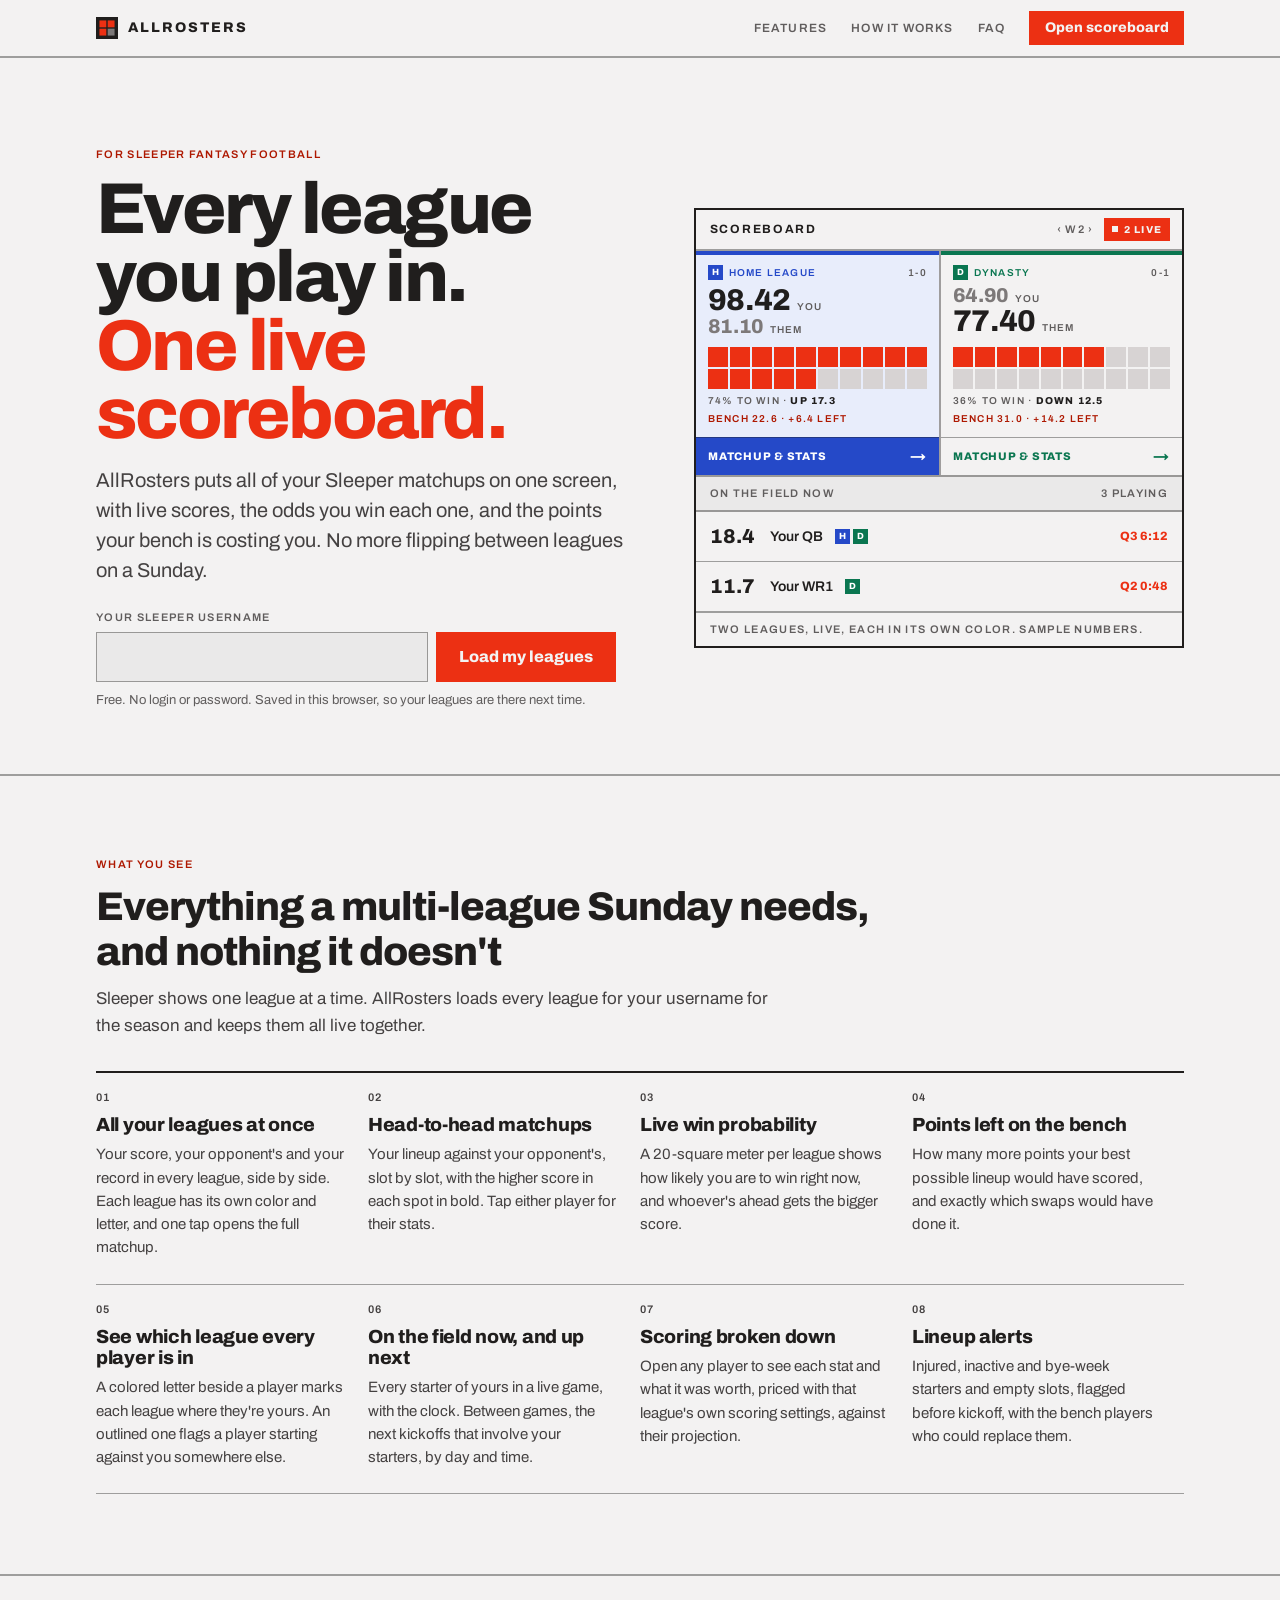
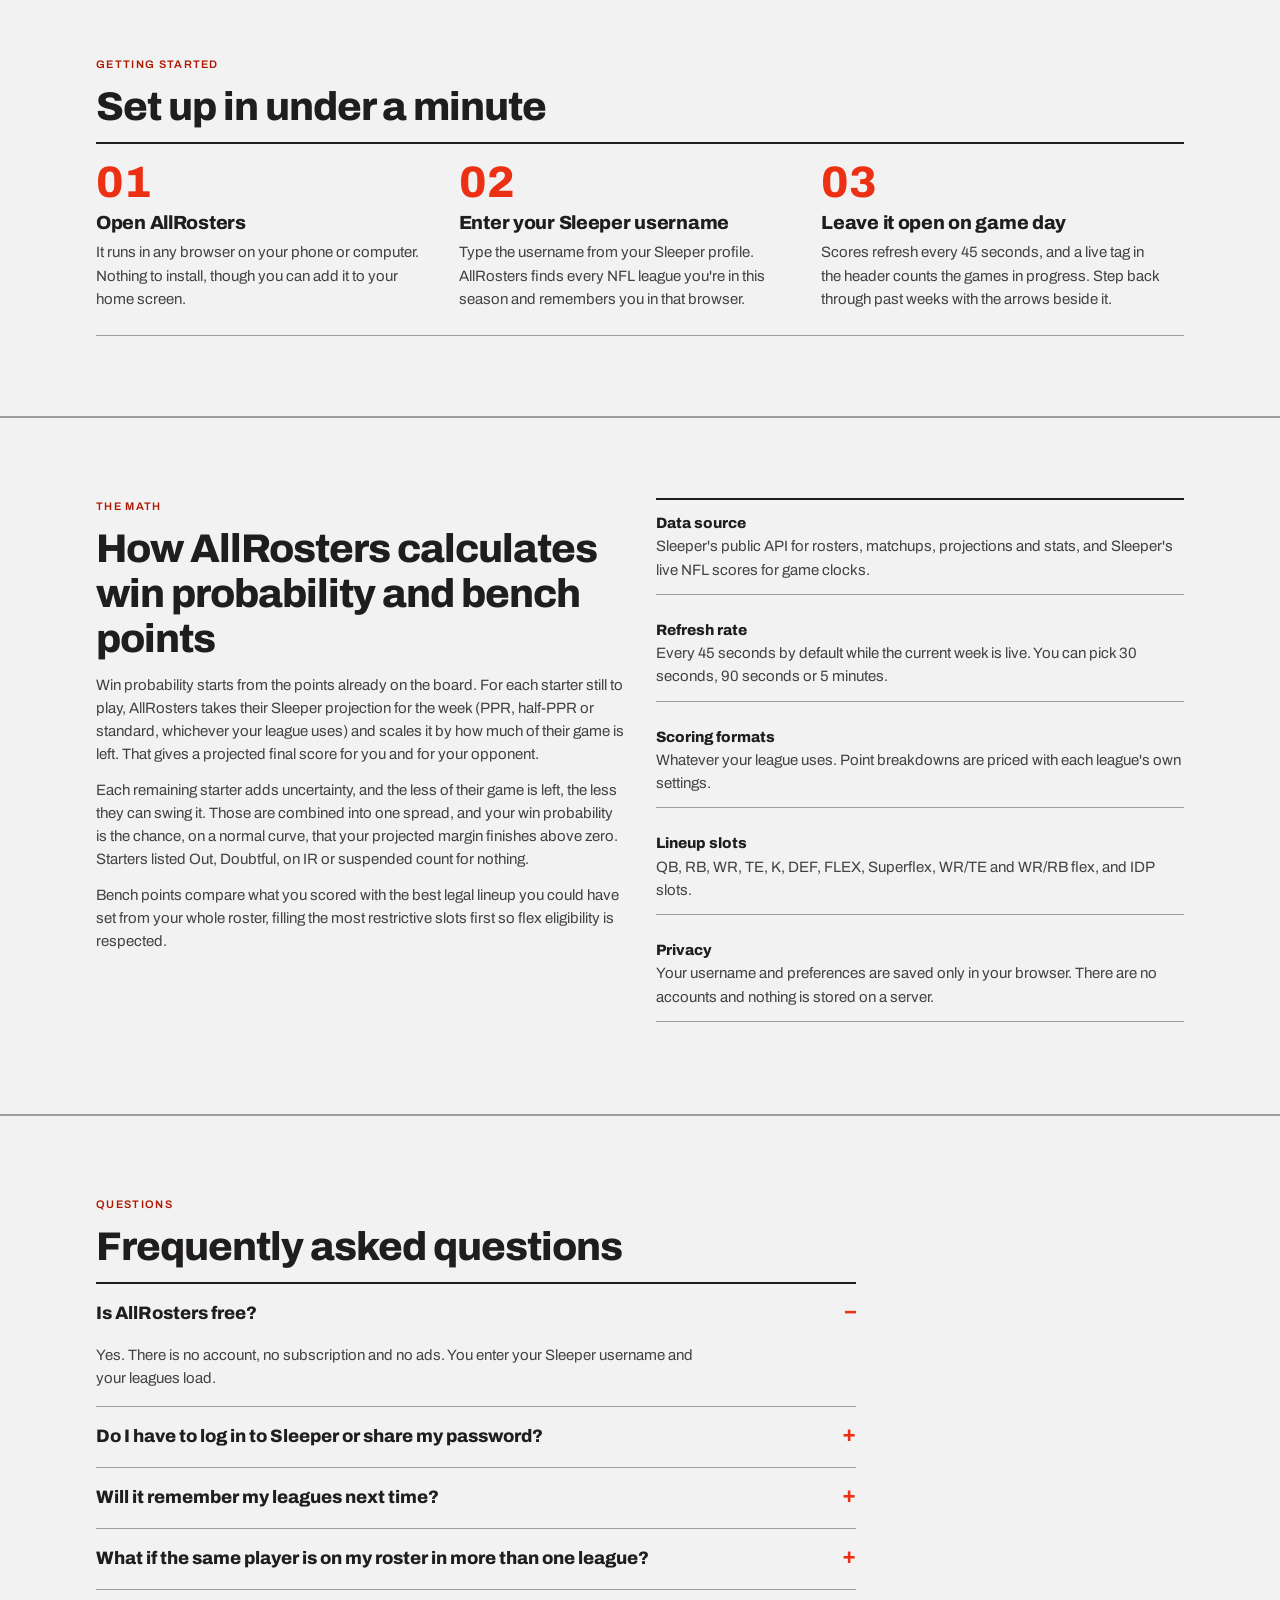
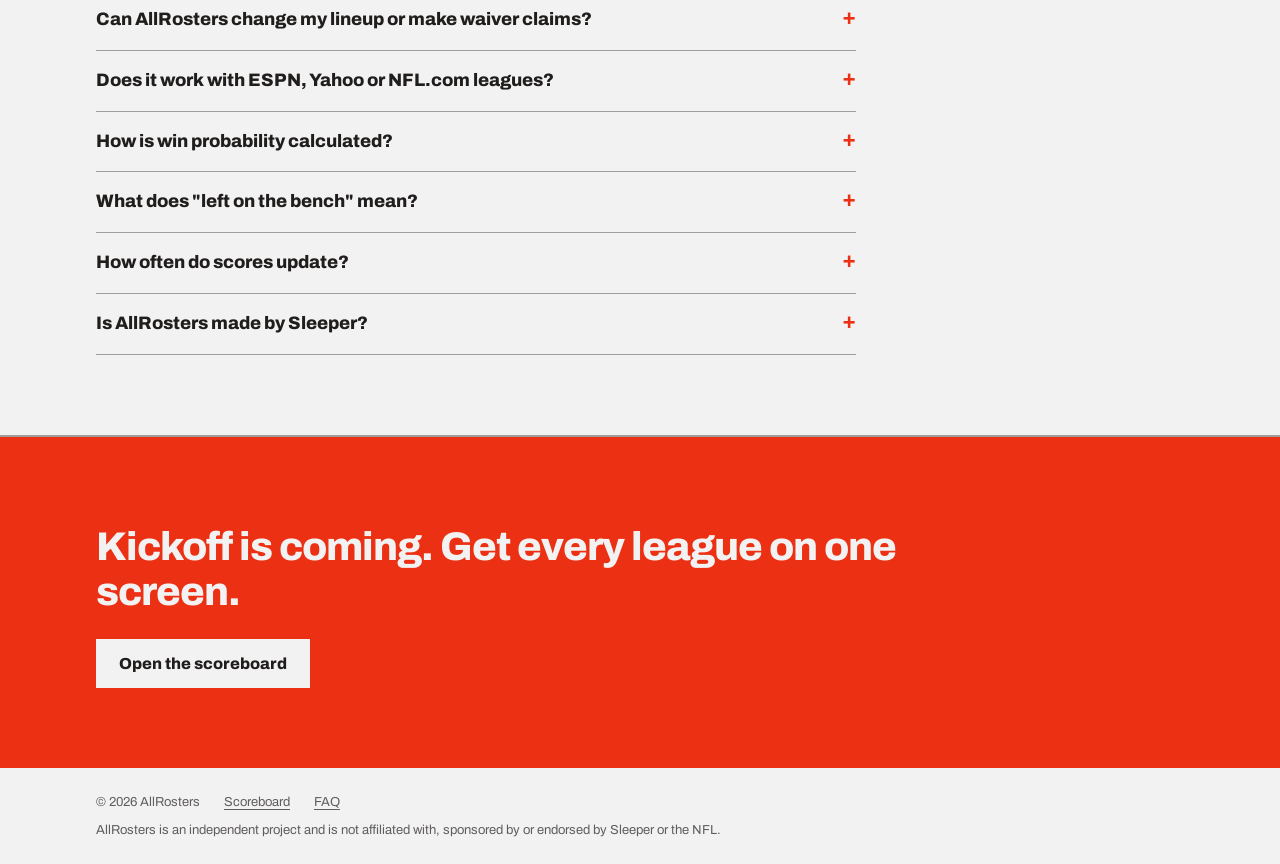
==== index.html @ 33e4c9a9 "Make league cards clearly tappable, size scores by the lead, and sync the homepage Scoreboard: - Lea" ====
<!DOCTYPE html>
<html lang="en-US" data-theme="light">
<head>
<meta charset="utf-8">
<meta name="viewport" content="width=device-width, initial-scale=1, viewport-fit=cover">
<title>AllRosters: A Live Scoreboard for Every Sleeper League</title>
<meta name="description" content="Follow all your Sleeper fantasy football leagues on one live scoreboard: scores, win probability, game clocks, and the points your bench is costing you. Free, no login.">
<link rel="canonical" href="https://allrosters.com/">
<meta name="theme-color" content="#f3f2f2" media="(prefers-color-scheme: light)">
<meta name="theme-color" content="#1a1918" media="(prefers-color-scheme: dark)">
<meta name="color-scheme" content="light dark">

<!-- sharing -->
<meta property="og:type" content="website">
<meta property="og:site_name" content="AllRosters">
<meta property="og:url" content="https://allrosters.com/">
<meta property="og:title" content="AllRosters: A Live Scoreboard for Every Sleeper League">
<meta property="og:description" content="Every Sleeper matchup on one screen, with live win probability and the points your bench is costing you.">
<meta property="og:image" content="https://allrosters.com/og.png?v=2">
<meta property="og:image:width" content="1200">
<meta property="og:image:height" content="630">
<meta property="og:image:alt" content="AllRosters scoreboard showing two Sleeper leagues, each in its own color, with scores and win probability">
<meta property="og:locale" content="en_US">
<meta name="twitter:card" content="summary_large_image">

<link rel="icon" href="/favicon.svg" type="image/svg+xml">
<link rel="icon" href="/favicon.ico" sizes="32x32">
<link rel="apple-touch-icon" href="/apple-touch-icon.png">
<link rel="manifest" href="/site.webmanifest">

<link rel="preconnect" href="https://fonts.googleapis.com">
<link rel="preconnect" href="https://fonts.gstatic.com" crossorigin>
<link rel="stylesheet" href="https://fonts.googleapis.com/css2?family=Archivo:wght@400;600;800&display=swap">
<link rel="stylesheet" href="/ds/modernist/styles.css">
<link rel="stylesheet" href="/assets/dark.css">
<link rel="stylesheet" href="/assets/leagues.css">
<script>
/* match the scoreboard's saved look, else the system's, before first paint */
try{
  var t=(JSON.parse(localStorage.getItem("sb_cfg"))||{}).theme;
  if(!t && matchMedia("(prefers-color-scheme: dark)").matches) t="dark";
  if(t) document.documentElement.dataset.theme=t;
}catch(e){}
</script>

<script type="application/ld+json">
{
  "@context": "https://schema.org",
  "@graph": [
    {
      "@type": "Organization",
      "@id": "https://allrosters.com/#org",
      "name": "AllRosters",
      "url": "https://allrosters.com/",
      "logo": { "@type": "ImageObject", "url": "https://allrosters.com/icon-512.png", "width": 512, "height": 512 }
    },
    {
      "@type": "WebSite",
      "@id": "https://allrosters.com/#website",
      "name": "AllRosters",
      "url": "https://allrosters.com/",
      "inLanguage": "en-US",
      "publisher": { "@id": "https://allrosters.com/#org" }
    },
    {
      "@type": "WebPage",
      "@id": "https://allrosters.com/#webpage",
      "url": "https://allrosters.com/",
      "name": "AllRosters: A Live Scoreboard for Every Sleeper League",
      "description": "Follow all your Sleeper fantasy football leagues on one live scoreboard: scores, win probability, game clocks, and the points your bench is costing you.",
      "isPartOf": { "@id": "https://allrosters.com/#website" },
      "about": { "@id": "https://allrosters.com/#app" },
      "primaryImageOfPage": { "@type": "ImageObject", "url": "https://allrosters.com/og.png?v=2" },
      "dateModified": "2026-09-16",
      "inLanguage": "en-US"
    },
    {
      "@type": "WebApplication",
      "@id": "https://allrosters.com/#app",
      "name": "AllRosters Scoreboard",
      "url": "https://allrosters.com/scoreboard",
      "applicationCategory": "SportsApplication",
      "operatingSystem": "Any (web browser)",
      "browserRequirements": "Requires JavaScript",
      "isAccessibleForFree": true,
      "offers": { "@type": "Offer", "price": "0", "priceCurrency": "USD" },
      "publisher": { "@id": "https://allrosters.com/#org" },
      "description": "A free, read-only live scoreboard for people who play in more than one Sleeper fantasy football league.",
      "featureList": [
        "Every Sleeper league for a username on one screen, each in its own color",
        "Head-to-head matchup view, slot by slot",
        "Live win probability for each matchup",
        "Points left on the bench against your best possible lineup",
        "League tags on every player rostered in more than one league",
        "Your starters currently on the field, and upcoming kickoffs for your starters",
        "Point-by-point scoring breakdowns using each league's settings",
        "League standings",
        "Lineup alerts for injured, bye-week and empty starters"
      ]
    },
    {
      "@type": "FAQPage",
      "@id": "https://allrosters.com/#faq",
      "mainEntity": [
        { "@type": "Question", "name": "Is AllRosters free?",
          "acceptedAnswer": { "@type": "Answer", "text": "Yes. There is no account, no subscription and no ads. You enter your Sleeper username and your leagues load." } },
        { "@type": "Question", "name": "Do I have to log in to Sleeper or share my password?",
          "acceptedAnswer": { "@type": "Answer", "text": "No. AllRosters only needs your public Sleeper username. It reads the same public data anyone can see about a Sleeper league, and never asks for a password." } },
        { "@type": "Question", "name": "Will it remember my leagues next time?",
          "acceptedAnswer": { "@type": "Answer", "text": "Yes. Your username is saved in the browser you used, so the scoreboard opens straight to your leagues. Settings also gives you a personal link that brings them back on any other phone or computer, or if your browser's data gets cleared." } },
        { "@type": "Question", "name": "What if the same player is on my roster in more than one league?",
          "acceptedAnswer": { "@type": "Answer", "text": "Each league gets its own color and letter. Beside a player's name, a solid letter marks every other league where that player is yours, and an outlined letter marks a league where they're starting against you. On the home screen, upcoming kickoffs list your starters with the same letters." } },
        { "@type": "Question", "name": "Can AllRosters change my lineup or make waiver claims?",
          "acceptedAnswer": { "@type": "Answer", "text": "No. Sleeper's public API is read-only, so AllRosters can only show your leagues. Lineup changes, trades and waivers still happen in the Sleeper app." } },
        { "@type": "Question", "name": "Does it work with ESPN, Yahoo or NFL.com leagues?",
          "acceptedAnswer": { "@type": "Answer", "text": "Not today. AllRosters works with Sleeper NFL leagues only." } },
        { "@type": "Question", "name": "How is win probability calculated?",
          "acceptedAnswer": { "@type": "Answer", "text": "For each starter still to play, AllRosters takes their projection and scales it by the share of their game left. Adding that to the points already scored gives a projected final for both teams. The uncertainty of each remaining starter is combined, and the chance your projected margin stays above zero on a normal curve is your win probability. Injured and inactive players count for nothing." } },
        { "@type": "Question", "name": "What does \"left on the bench\" mean?",
          "acceptedAnswer": { "@type": "Answer", "text": "It is the gap between what your lineup scored and the highest-scoring legal lineup you could have set from everyone on your roster that week, including flex eligibility. AllRosters also names the swaps that would have closed the gap." } },
        { "@type": "Question", "name": "How often do scores update?",
          "acceptedAnswer": { "@type": "Answer", "text": "Every 45 seconds by default. You can choose 30 seconds, 90 seconds or 5 minutes in settings, and refresh by hand at any time." } },
        { "@type": "Question", "name": "Is AllRosters made by Sleeper?",
          "acceptedAnswer": { "@type": "Answer", "text": "No. AllRosters is an independent project and is not affiliated with or endorsed by Sleeper." } }
      ]
    }
  ]
}
</script>

<style>
/* Homepage layer. Values come from the Modernist tokens, as in the scoreboard. */
body{-webkit-font-smoothing:antialiased}
.wrap{max-width:1120px;margin:0 auto;padding:0 var(--space-4)}
.skip{position:absolute;left:-9999px}
.skip:focus{left:var(--space-4);top:var(--space-2);background:var(--color-bg);padding:var(--space-2);z-index:9}
.lb{font-size:11px;font-weight:600;letter-spacing:.12em;text-transform:uppercase;color:var(--color-neutral-700)}
.lb.acc{color:var(--color-accent-700)}
.n{font-variant-numeric:tabular-nums;font-weight:800}

/* header */
.site{border-bottom:2px solid var(--color-divider)}
.site .wrap{display:flex;align-items:center;gap:var(--space-4);min-height:56px}
.brand{display:flex;align-items:center;gap:10px;font-size:14px;font-weight:800;letter-spacing:.14em;
  color:var(--color-text);text-decoration:none}
.brand svg{width:22px;height:22px;display:block}
.site nav{margin-left:auto;display:flex;align-items:center;gap:var(--space-6)}
.site nav a:not(.btn){font-size:12px;font-weight:600;letter-spacing:.1em;text-transform:uppercase;
  color:var(--color-neutral-700);text-decoration:none}
.site nav a:not(.btn):hover{color:var(--color-accent)}
@media(max-width:559px){.site nav a:not(.btn){display:none}}

/* hero */
.hero{padding:clamp(40px,8vw,88px) 0 clamp(32px,6vw,64px);border-bottom:2px solid var(--color-divider)}
.hero .wrap{display:grid;gap:clamp(32px,5vw,56px);align-items:center}
@media(min-width:900px){.hero .wrap{grid-template-columns:1.05fr .95fr}}
.hero h1{font-size:clamp(40px,6.4vw,72px);line-height:.95;letter-spacing:-.035em;margin:var(--space-3) 0 var(--space-4)}
.hero h1 em{font-style:normal;color:var(--color-accent);display:block}
.lede{font-size:clamp(17px,1.8vw,20px);line-height:1.5;color:var(--color-neutral-800);max-width:34em}
.cta{display:flex;flex-wrap:wrap;align-items:center;gap:var(--space-3) var(--space-4);margin-top:var(--space-6)}
.btn-lg{font-size:16px;padding:14px 22px}
.start{margin-top:var(--space-6);max-width:520px}
.start label{display:block;margin-bottom:6px}
.startrow{display:flex;flex-wrap:wrap;gap:var(--space-2)}
.startrow .input{flex:1 1 220px;min-height:50px;font-size:16px}
.startrow .btn{flex:none}
@media(max-width:419px){.startrow .btn{flex:1 1 100%}}
.start .fine{margin:var(--space-2) 0 0}
.fine{font-size:13px;color:var(--color-neutral-700)}

/* product picture, drawn with the scoreboard's own parts: league colors, lead-sized scores, the way in */
.shot{border:2px solid var(--color-text);background:var(--color-bg)}
.shot .bar{display:flex;align-items:center;gap:10px;padding:8px 12px 8px 14px;border-bottom:2px solid var(--color-divider)}
.shot .bar b{font-size:12px;letter-spacing:.14em}
.shot .bar .wk{margin-left:auto}
.livetag{display:inline-flex;align-items:center;gap:6px;padding:4px 8px;background:var(--color-accent);color:var(--color-bg);
  font-size:10px;font-weight:800;letter-spacing:.12em;white-space:nowrap}
.livetag i{width:6px;height:6px;background:currentColor}
.cells{display:grid;grid-template-columns:1fr 1fr}
.cell{padding:14px 12px 0;display:flex;flex-direction:column;box-shadow:inset 0 4px 0 var(--lg);min-width:0}
.cell+.cell{border-left:2px solid var(--color-divider)}
.cell.sel{background:var(--lg-tint)}
.cell .hd{display:flex;align-items:center;gap:6px;min-width:0}
.cell .hd .lb:last-child{margin-left:auto}
.key{display:inline-grid;place-items:center;min-width:15px;height:15px;padding:0 3px;flex:none;font-size:9px;font-weight:800;
  line-height:1;letter-spacing:0;background:var(--lg);color:var(--on-league)}
.key.vs{background:transparent;color:var(--lg);box-shadow:inset 0 0 0 1.5px var(--lg)}
.cs{display:flex;align-items:baseline;gap:6px}
.cs .v{font-size:clamp(24px,3.2vw,30px);line-height:1.05;letter-spacing:-.02em}
.cs.trail .v{font-size:clamp(17px,2.1vw,20px);color:var(--color-neutral-600)}
.cs .lb{font-size:9px}
.cs.first{margin-top:4px}
.matrix{display:grid;grid-template-columns:repeat(10,1fr);gap:2px;margin:9px 0 4px}
.matrix i{aspect-ratio:1;background:var(--color-neutral-300)}
.matrix i.on{background:var(--color-accent)}
.cst{color:var(--color-text);font-weight:800}
.shot .cell .lb{font-size:10px}
.shot .cell .lb.acc{margin:3px 0 10px}
@media(max-width:479px){.shot .cell .lb.acc{display:none}.shot .cell .matrix{margin-bottom:6px}.cgo{margin-top:10px}.shot .cell .cst{display:block}}
.cgo{display:flex;align-items:center;margin:auto -12px 0;padding:10px 12px;border-top:1px solid var(--color-divider);
  color:var(--lg);font-size:11px;font-weight:800;letter-spacing:.08em;text-transform:uppercase}
.cgo span:last-child{margin-left:auto;font-size:16px;line-height:1}
.cell.sel .cgo{background:var(--lg);color:var(--on-league)}
.shot .band{padding:8px 14px;background:var(--color-surface);border-top:2px solid var(--color-divider);
  border-bottom:2px solid var(--color-divider);display:flex}
.shot .band .lb:last-child{margin-left:auto}
.row{display:flex;align-items:center;gap:12px;padding:9px 14px;border-bottom:1px solid var(--color-divider)}
.row:last-child{border-bottom:0}
.row .p{width:48px;font-size:20px}
.row .nm{font-size:14px;font-weight:600}
.row .chips{display:inline-flex;gap:3px}
.row .ck{margin-left:auto;text-align:right;font-size:12px;font-weight:800;color:var(--color-accent)}
.shot figcaption{padding:8px 14px;margin:0;border-top:2px solid var(--color-divider)}

/* sections */
section{padding:clamp(48px,7vw,80px) 0;border-bottom:2px solid var(--color-divider)}
section h2{font-size:clamp(28px,3.6vw,40px);letter-spacing:-.025em;margin:var(--space-2) 0 var(--space-3);max-width:20em}
section .intro{font-size:17px;color:var(--color-neutral-800);max-width:40em;margin-bottom:var(--space-8)}
.grid{display:grid;grid-template-columns:repeat(auto-fit,minmax(260px,1fr));border-top:2px solid var(--color-text)}
.grid > *{padding:var(--space-4) var(--space-4) var(--space-6) 0;border-bottom:1px solid var(--color-divider)}
.grid h3{font-size:19px;margin:var(--space-2) 0}
.grid p{margin:0;color:var(--color-neutral-800)}
@media(min-width:600px){.grid > *{padding-right:var(--space-6)}}
ol.steps{list-style:none;margin:0;padding:0;counter-reset:s}
ol.steps li{counter-increment:s}
ol.steps li::before{content:"0" counter(s);display:block;font-size:44px;font-weight:800;line-height:1;
  color:var(--color-accent);font-variant-numeric:tabular-nums}
.method{display:grid;gap:var(--space-8)}
@media(min-width:900px){.method{grid-template-columns:1fr 1fr}}
.method p{color:var(--color-neutral-800)}
.method dl{margin:0;border-top:2px solid var(--color-text)}
.method dt{font-weight:800;padding-top:var(--space-3)}
.method dd{margin:0 0 var(--space-3);padding-bottom:var(--space-3);border-bottom:1px solid var(--color-divider);color:var(--color-neutral-800)}
.faq{border-top:2px solid var(--color-text);max-width:760px}
.faq details{border-bottom:1px solid var(--color-divider)}
.faq summary{cursor:pointer;list-style:none;display:flex;gap:var(--space-4);padding:var(--space-4) 0;
  font-size:18px;font-weight:800}
.faq summary::-webkit-details-marker{display:none}
.faq summary::after{content:"+";margin-left:auto;color:var(--color-accent);font-size:22px;line-height:1}
.faq details[open] summary::after{content:"–"}
.faq details p{margin:0;padding:0 0 var(--space-4);color:var(--color-neutral-800);max-width:40em}
.closer{background:var(--color-accent);color:var(--color-bg);border-bottom:0}
.closer h2{color:var(--color-bg)}
.closer .btn{background:var(--color-bg);color:var(--color-text)}
.closer .btn:hover{background:var(--color-surface)}
footer{padding:var(--space-6) 0 calc(var(--space-6) + env(safe-area-inset-bottom))}
footer .wrap{display:flex;flex-wrap:wrap;gap:var(--space-2) var(--space-6);font-size:13px;color:var(--color-neutral-700)}
footer a{color:inherit}
footer .dis{flex-basis:100%}
</style>
</head>
<body>
<a class="skip" href="#main">Skip to content</a>

<header class="site">
  <div class="wrap">
    <a class="brand" href="/" aria-label="AllRosters home">
      <svg viewBox="0 0 32 32" aria-hidden="true"><rect width="32" height="32" fill="var(--color-text)"/><rect x="5" y="5" width="10" height="10" fill="var(--color-accent)"/><rect x="17" y="5" width="10" height="10" fill="var(--color-accent)"/><rect x="5" y="17" width="10" height="10" fill="var(--color-accent)"/><rect x="17" y="17" width="10" height="10" fill="var(--color-neutral-600)"/></svg>
      ALLROSTERS
    </a>
    <nav aria-label="Main">
      <a href="#features">Features</a>
      <a href="#win-probability">How it works</a>
      <a href="#faq">FAQ</a>
      <a class="btn btn-primary" href="/scoreboard">Open scoreboard</a>
    </nav>
  </div>
</header>

<main id="main">
  <div class="hero">
    <div class="wrap">
      <div>
        <p class="lb acc">For Sleeper fantasy football</p>
        <h1>Every league you play in. <em>One live scoreboard.</em></h1>
        <p class="lede">AllRosters puts all of your Sleeper matchups on one screen, with live scores, the odds you win each one, and the points your bench is costing you. No more flipping between leagues on a Sunday.</p>
        <form class="start" action="/scoreboard" method="get">
          <label class="lb" for="user">Your Sleeper username</label>
          <div class="startrow">
            <input class="input" id="user" name="user" required autocapitalize="off" autocomplete="off" spellcheck="false" enterkeyhint="go">
            <button class="btn btn-primary btn-lg" type="submit">Load my leagues</button>
          </div>
          <p class="fine">Free. No login or password. Saved in this browser, so your leagues are there next time.</p>
        </form>
      </div>

      <figure class="shot">
        <div aria-hidden="true">
          <div class="bar"><b>SCOREBOARD</b><span class="lb wk">‹ W2 ›</span><span class="livetag"><i></i>2 LIVE</span></div>
          <div class="cells">
            <div class="cell lg0 sel">
              <div class="hd"><span class="key">H</span><span class="lb lgc">Home league</span><span class="lb">1-0</span></div>
              <div class="cs first"><span class="v n">98.42</span><span class="lb">You</span></div>
              <div class="cs trail"><span class="v n">81.10</span><span class="lb">Them</span></div>
              <div class="matrix"><i class="on"></i><i class="on"></i><i class="on"></i><i class="on"></i><i class="on"></i><i class="on"></i><i class="on"></i><i class="on"></i><i class="on"></i><i class="on"></i><i class="on"></i><i class="on"></i><i class="on"></i><i class="on"></i><i class="on"></i><i></i><i></i><i></i><i></i><i></i></div>
              <span class="lb">74% to win · <span class="cst">Up 17.3</span></span>
              <span class="lb acc">Bench 22.6 · +6.4 left</span>
              <div class="cgo"><span>Matchup &amp; stats</span><span>→</span></div>
            </div>
            <div class="cell lg1">
              <div class="hd"><span class="key">D</span><span class="lb lgc">Dynasty</span><span class="lb">0-1</span></div>
              <div class="cs first trail"><span class="v n">64.90</span><span class="lb">You</span></div>
              <div class="cs"><span class="v n">77.40</span><span class="lb">Them</span></div>
              <div class="matrix"><i class="on"></i><i class="on"></i><i class="on"></i><i class="on"></i><i class="on"></i><i class="on"></i><i class="on"></i><i></i><i></i><i></i><i></i><i></i><i></i><i></i><i></i><i></i><i></i><i></i><i></i><i></i></div>
              <span class="lb">36% to win · <span class="cst">Down 12.5</span></span>
              <span class="lb acc">Bench 31.0 · +14.2 left</span>
              <div class="cgo"><span>Matchup &amp; stats</span><span>→</span></div>
            </div>
          </div>
          <div class="band"><span class="lb">On the field now</span><span class="lb">3 playing</span></div>
          <div class="row"><span class="p n">18.4</span><span class="nm">Your QB</span><span class="chips"><span class="key lg0">H</span><span class="key lg1">D</span></span><span class="ck">Q3 6:12</span></div>
          <div class="row"><span class="p n">11.7</span><span class="nm">Your WR1</span><span class="chips"><span class="key lg1">D</span></span><span class="ck">Q2 0:48</span></div>
        </div>
        <figcaption class="lb">Two leagues, live, each in its own color. Sample numbers.</figcaption>
      </figure>
    </div>
  </div>

  <section id="features" aria-labelledby="features-h">
    <div class="wrap">
      <p class="lb acc">What you see</p>
      <h2 id="features-h">Everything a multi-league Sunday needs, and nothing it doesn't</h2>
      <p class="intro">Sleeper shows one league at a time. AllRosters loads every league for your username for the season and keeps them all live together.</p>
      <div class="grid">
        <div><p class="lb">01</p><h3>All your leagues at once</h3><p>Your score, your opponent's and your record in every league, side by side. Each league has its own color and letter, and one tap opens the full matchup.</p></div>
        <div><p class="lb">02</p><h3>Head-to-head matchups</h3><p>Your lineup against your opponent's, slot by slot, with the higher score in each spot in bold. Tap either player for their stats.</p></div>
        <div><p class="lb">03</p><h3>Live win probability</h3><p>A 20-square meter per league shows how likely you are to win right now, and whoever's ahead gets the bigger score.</p></div>
        <div><p class="lb">04</p><h3>Points left on the bench</h3><p>How many more points your best possible lineup would have scored, and exactly which swaps would have done it.</p></div>
        <div><p class="lb">05</p><h3>See which league every player is in</h3><p>A colored letter beside a player marks each league where they're yours. An outlined one flags a player starting against you somewhere else.</p></div>
        <div><p class="lb">06</p><h3>On the field now, and up next</h3><p>Every starter of yours in a live game, with the clock. Between games, the next kickoffs that involve your starters, by day and time.</p></div>
        <div><p class="lb">07</p><h3>Scoring broken down</h3><p>Open any player to see each stat and what it was worth, priced with that league's own scoring settings, against their projection.</p></div>
        <div><p class="lb">08</p><h3>Lineup alerts</h3><p>Injured, inactive and bye-week starters and empty slots, flagged before kickoff, with the bench players who could replace them.</p></div>
      </div>
    </div>
  </section>

  <section id="how" aria-labelledby="how-h">
    <div class="wrap">
      <p class="lb acc">Getting started</p>
      <h2 id="how-h">Set up in under a minute</h2>
      <ol class="steps grid">
        <li><h3>Open AllRosters</h3><p>It runs in any browser on your phone or computer. Nothing to install, though you can add it to your home screen.</p></li>
        <li><h3>Enter your Sleeper username</h3><p>Type the username from your Sleeper profile. AllRosters finds every NFL league you're in this season and remembers you in that browser.</p></li>
        <li><h3>Leave it open on game day</h3><p>Scores refresh every 45 seconds, and a live tag in the header counts the games in progress. Step back through past weeks with the arrows beside it.</p></li>
      </ol>
    </div>
  </section>

  <section id="win-probability" aria-labelledby="wp-h">
    <div class="wrap method">
      <div>
        <p class="lb acc">The math</p>
        <h2 id="wp-h">How AllRosters calculates win probability and bench points</h2>
        <p>Win probability starts from the points already on the board. For each starter still to play, AllRosters takes their Sleeper projection for the week (PPR, half-PPR or standard, whichever your league uses) and scales it by how much of their game is left. That gives a projected final score for you and for your opponent.</p>
        <p>Each remaining starter adds uncertainty, and the less of their game is left, the less they can swing it. Those are combined into one spread, and your win probability is the chance, on a normal curve, that your projected margin finishes above zero. Starters listed Out, Doubtful, on IR or suspended count for nothing.</p>
        <p>Bench points compare what you scored with the best legal lineup you could have set from your whole roster, filling the most restrictive slots first so flex eligibility is respected.</p>
      </div>
      <dl>
        <dt>Data source</dt>
        <dd>Sleeper's public API for rosters, matchups, projections and stats, and Sleeper's live NFL scores for game clocks.</dd>
        <dt>Refresh rate</dt>
        <dd>Every 45 seconds by default while the current week is live. You can pick 30 seconds, 90 seconds or 5 minutes.</dd>
        <dt>Scoring formats</dt>
        <dd>Whatever your league uses. Point breakdowns are priced with each league's own settings.</dd>
        <dt>Lineup slots</dt>
        <dd>QB, RB, WR, TE, K, DEF, FLEX, Superflex, WR/TE and WR/RB flex, and IDP slots.</dd>
        <dt>Privacy</dt>
        <dd>Your username and preferences are saved only in your browser. There are no accounts and nothing is stored on a server.</dd>
      </dl>
    </div>
  </section>

  <section id="faq" aria-labelledby="faq-h">
    <div class="wrap">
      <p class="lb acc">Questions</p>
      <h2 id="faq-h">Frequently asked questions</h2>
      <div class="faq">
        <details open><summary>Is AllRosters free?</summary><p>Yes. There is no account, no subscription and no ads. You enter your Sleeper username and your leagues load.</p></details>
        <details><summary>Do I have to log in to Sleeper or share my password?</summary><p>No. AllRosters only needs your public Sleeper username. It reads the same public data anyone can see about a Sleeper league, and never asks for a password.</p></details>
        <details><summary>Will it remember my leagues next time?</summary><p>Yes. Your username is saved in the browser you used, so the scoreboard opens straight to your leagues. Settings also gives you a personal link that brings them back on any other phone or computer, or if your browser's data gets cleared.</p></details>
        <details><summary>What if the same player is on my roster in more than one league?</summary><p>Each league gets its own color and letter. Beside a player's name, a solid letter marks every other league where that player is yours, and an outlined letter marks a league where they're starting against you. On the home screen, upcoming kickoffs list your starters with the same letters.</p></details>
        <details><summary>Can AllRosters change my lineup or make waiver claims?</summary><p>No. Sleeper's public API is read-only, so AllRosters can only show your leagues. Lineup changes, trades and waivers still happen in the Sleeper app.</p></details>
        <details><summary>Does it work with ESPN, Yahoo or NFL.com leagues?</summary><p>Not today. AllRosters works with Sleeper NFL leagues only.</p></details>
        <details><summary>How is win probability calculated?</summary><p>For each starter still to play, AllRosters takes their projection and scales it by the share of their game left. Adding that to the points already scored gives a projected final for both teams. The uncertainty of each remaining starter is combined, and the chance your projected margin stays above zero on a normal curve is your win probability. Injured and inactive players count for nothing.</p></details>
        <details><summary>What does "left on the bench" mean?</summary><p>It is the gap between what your lineup scored and the highest-scoring legal lineup you could have set from everyone on your roster that week, including flex eligibility. AllRosters also names the swaps that would have closed the gap.</p></details>
        <details><summary>How often do scores update?</summary><p>Every 45 seconds by default. You can choose 30 seconds, 90 seconds or 5 minutes in settings, and refresh by hand at any time.</p></details>
        <details><summary>Is AllRosters made by Sleeper?</summary><p>No. AllRosters is an independent project and is not affiliated with or endorsed by Sleeper.</p></details>
      </div>
    </div>
  </section>

  <section class="closer" aria-labelledby="go-h">
    <div class="wrap">
      <h2 id="go-h">Kickoff is coming. Get every league on one screen.</h2>
      <div class="cta"><a class="btn btn-lg" href="/scoreboard">Open the scoreboard</a></div>
    </div>
  </section>
</main>

<footer>
  <div class="wrap">
    <span>© 2026 AllRosters</span>
    <a href="/scoreboard">Scoreboard</a>
    <a href="#faq">FAQ</a>
    <span class="dis">AllRosters is an independent project and is not affiliated with, sponsored by or endorsed by Sleeper or the NFL.</span>
  </div>
</footer>
<script>
/* a returning visitor already has a username saved: fill it in */
try{
  var u=(JSON.parse(localStorage.getItem("sb_cfg"))||{}).username;
  if(u){ document.getElementById("user").value=u;
    document.querySelector(".start button").textContent="Open my scoreboard"; }
}catch(e){}
</script>
</body>
</html>
---- ds/modernist/styles.css ----
/* Modernist — design-system tokens and component classes. This file is the source of truth for the system's look; retune it here and see readme.md. */
@import url('https://fonts.googleapis.com/css2?family=Archivo:wght@400;600;800&display=swap');

:root {
  --color-bg: #f3f2f2;
  --color-surface: #eae9e9;
  --color-text: #201e1d;
  --color-accent: #ec3013;
  --color-accent-2: #e15b47;
  --color-divider: color-mix(in srgb, #201e1d 40%, transparent);

  /* Tonal ramps — generated in OKLCH on one shared lightness scale, so the
     same step of any role matches the others in visual value. */
  --color-neutral-100: #f8f4f4;
  --color-neutral-200: #eae7e7;
  --color-neutral-300: #d7d3d3;
  --color-neutral-400: #bab6b6;
  --color-neutral-500: #9b9797;
  --color-neutral-600: #7d7979;
  --color-neutral-700: #605d5d;
  --color-neutral-800: #444141;
  --color-neutral-900: #2d2b2b;

  --color-accent-100: #fff2ef;
  --color-accent-200: #ffe0d9;
  --color-accent-300: #ffc4b8;
  --color-accent-400: #ff9783;
  --color-accent-500: #ff563c;
  --color-accent-600: #dd2b0f;
  --color-accent-700: #ae1800;
  --color-accent-800: #7c1405;
  --color-accent-900: #4d170e;

  --color-accent-2-100: #fff2ef;
  --color-accent-2-200: #ffe0da;
  --color-accent-2-300: #ffc4b9;
  --color-accent-2-400: #ff9784;
  --color-accent-2-500: #ef6853;
  --color-accent-2-600: #c94b39;
  --color-accent-2-700: #9e3526;
  --color-accent-2-800: #71261b;
  --color-accent-2-900: #471d16;

  --font-heading: "Archivo", system-ui, sans-serif;
  --font-heading-weight: 800;
  --font-body: "Archivo", system-ui, sans-serif;

  --space-1: 4.0px;
  --space-2: 8.0px;
  --space-3: 12.0px;
  --space-4: 16.0px;
  --space-6: 24.0px;
  --space-8: 32.0px;

  --radius-sm: 0px;
  --radius-md: 0px;
  --radius-lg: 0px;

  /* Elevation — derived from the ground: soft ink-tinted shadows on a
     light theme, a hairline edge + ambient darkness on a dark one. */
  --shadow-sm: 0 1px 2px color-mix(in srgb, #2d2b2b 14%, transparent);
  --shadow-md: 0 3px 10px color-mix(in srgb, #2d2b2b 16%, transparent);
  --shadow-lg: 0 12px 32px color-mix(in srgb, #2d2b2b 22%, transparent);
}

body {
  background: var(--color-bg);
  color: var(--color-text);
  font-family: var(--font-body);
}
h1, h2, h3, h4 { font-family: var(--font-heading); font-weight: var(--font-heading-weight); }

.grayscale{filter:grayscale(1) contrast(1.08)}

/* ══════════════════════════════════════════════════════════════════════════
   Components — built with the tokens above. Plain CSS
   on plain HTML: no JavaScript, no build step. Each class is documented in
   readme.md and demonstrated in foundations/ and components/.
   ══════════════════════════════════════════════════════════════════════ */

*, *::before, *::after { box-sizing: border-box; }
body { margin: 0; font-size: 15px; line-height: 1.55; font-weight: 400; }
h1, h2, h3, h4, h5, h6 {
  font-family: var(--font-heading); font-weight: var(--font-heading-weight);
  line-height: 1.12; letter-spacing: -0.015em; margin: 0 0 var(--space-2);
}
h1 { font-size: 42px; }
h2 { font-size: 32px; }
h3 { font-size: 25px; }
h4 { font-size: 20px; }
h5 { font-size: 16px; }
h6 { font-size: 13px; }
h6 { letter-spacing: 0.08em; text-transform: uppercase; }
p { margin: 0 0 var(--space-3); }
a { color: var(--color-accent); text-underline-offset: 3px; }
img { display: block; max-width: 100%; }
figure { margin: 0; }
figcaption {
  font-size: 11px; margin-top: var(--space-1);
  color: color-mix(in srgb, var(--color-text) 55%, transparent);
}
.text-muted { color: color-mix(in srgb, var(--color-text) 55%, transparent); }
:focus { outline: none; }
:focus-visible { outline: 2px solid var(--color-accent); outline-offset: 2px; }
::selection { background: color-mix(in srgb, var(--color-accent) 30%, transparent); }

/* — rules — */
.hr {
  height: 2px; border: 0; margin: var(--space-4) 0;
  background: var(--color-divider);
}

/* — buttons — */
.btn {
  display: inline-flex; align-items: center; justify-content: center; gap: 6px;
  cursor: pointer; text-decoration: none;
  font-family: var(--font-heading); font-weight: var(--font-heading-weight);
  font-size: 14px; line-height: 1.2; color: var(--color-text); /* matches the .input's 14px —
     the pair sits side by side in sign-up rows */
  background: transparent; border: 1px solid transparent;
  padding: var(--space-2) calc(var(--space-3) * 1.2);
  border-radius: var(--radius-md);
}
.btn svg { display: block; }
.btn:disabled { opacity: 0.45; cursor: not-allowed; }
.btn-primary { background: var(--color-accent); color: var(--color-bg); }
.btn-primary:hover { background: var(--color-accent-600); }
.btn-primary:active { background: var(--color-accent-700); }
.btn-secondary { border-color: var(--color-divider); }
.btn-secondary:hover { background: color-mix(in srgb, var(--color-text) 7%, transparent); }
.btn-secondary:active { background: color-mix(in srgb, var(--color-text) 14%, transparent); }
.btn-ghost { color: var(--color-accent); padding-inline: var(--space-1); }
.btn-ghost:hover { background: color-mix(in srgb, var(--color-accent) 10%, transparent); }
.btn-ghost:active { background: color-mix(in srgb, var(--color-accent) 18%, transparent); }
.btn-icon { width: 36px; height: 36px; padding: 0; }
.btn-block { width: 100%; margin-top: var(--space-2); justify-content: flex-start; text-align: left; }

/* — forms — */
.field > label {
  display: block; font-size: 12px; margin-bottom: 5px;
  color: color-mix(in srgb, var(--color-text) 70%, transparent);
}
.input {
  width: 100%; min-height: 36px; padding: 6px 10px; font: inherit;
  font-size: 14px; color: var(--color-text); caret-color: var(--color-accent);
  background: var(--color-surface);
  border: 1px solid var(--color-divider); border-radius: var(--radius-md);
}
.input:hover { border-color: color-mix(in srgb, var(--color-text) 45%, transparent); }
.input:focus-visible { border-color: var(--color-accent); outline-offset: 0; }
textarea.input { min-height: 90px; resize: vertical; }
.radio { display: inline-flex; align-items: center; gap: 8px; cursor: pointer; font-size: 14px; }
.radio input, .seg-opt input {
  position: absolute; opacity: 0; width: 0; height: 0; pointer-events: none;
}
.radio .dot {
  width: 16px; height: 16px; flex: none; border-radius: 50%;
  border: 1.5px solid var(--color-divider);
}
.radio:hover .dot { border-color: var(--color-accent); }
.radio input:checked + .dot {
  border-color: var(--color-accent); background: var(--color-accent);
  box-shadow: inset 0 0 0 4px var(--color-bg);
}
.radio input:focus-visible + .dot { outline: 2px solid var(--color-accent); outline-offset: 2px; }
.seg {
  display: inline-flex; overflow: hidden;
  border: 1px solid var(--color-divider); border-radius: var(--radius-md);
}
.seg-opt {
  display: inline-flex; align-items: center; gap: 6px;
  padding: 7px 12px; font-size: 13px; cursor: pointer;
}
.seg-opt + .seg-opt { border-left: 1px solid var(--color-divider); }
.seg-opt:has(input:checked) { background: var(--color-accent); color: var(--color-bg); }
.seg-opt:not(:has(input:checked)):hover { background: color-mix(in srgb, var(--color-text) 7%, transparent); }
.seg-opt:has(input:focus-visible) { outline: 2px solid var(--color-accent); outline-offset: -2px; }

/* — cards — */
.card {
  display: flex; flex-direction: column; gap: var(--space-2);
  padding: var(--space-3); border-radius: var(--radius-md); background: var(--color-surface);
}
.card-kicker { font-size: 10px; letter-spacing: 0.1em; text-transform: uppercase; color: var(--color-accent); }
.card-title {
  font-family: var(--font-heading); font-weight: var(--font-heading-weight);
  font-size: 17px; line-height: 1.2;
}
.card-body { margin: 0; font-size: 13px; opacity: 0.8; flex: 1; }
.card-meta {
  display: flex; align-items: center; gap: 6px; font-size: 11px;
  color: color-mix(in srgb, var(--color-text) 50%, transparent);
}
.elev-sm { box-shadow: var(--shadow-sm); }
.elev-md { box-shadow: var(--shadow-md); }
.elev-lg { box-shadow: var(--shadow-lg); }

/* — tags — */
.tag {
  display: inline-flex; align-items: center; font-size: 11px;
  letter-spacing: 0.02em; padding: 3px 10px;
  border-radius: calc(var(--radius-md) * 0.75);
}
.tag-accent { background: var(--color-accent-100); color: var(--color-accent-800); }
.tag-accent-2 { background: var(--color-accent-2-100); color: var(--color-accent-2-800); }
.tag-neutral { background: var(--color-neutral-100); color: var(--color-neutral-800); }
.tag-outline { border: 1px solid var(--color-accent); color: var(--color-accent); }

/* — navigation — */
.nav {
  display: flex; align-items: center; gap: var(--space-4);
  padding: var(--space-3) var(--space-4);
  border-bottom: 2px solid var(--color-divider);
}
.nav-brand {
  font-family: var(--font-heading); font-weight: var(--font-heading-weight);
  font-size: 18px; margin-right: auto;
}
.nav a { color: inherit; text-decoration: none; font-size: 14px; }
.nav a:hover, .nav a[aria-current='page'] { color: var(--color-accent); }

/* — tables — */
.table { width: 100%; border-collapse: collapse; font-size: 14px; }
.table th {
  text-align: left; font-size: 11px; letter-spacing: 0.08em; text-transform: uppercase;
  color: color-mix(in srgb, var(--color-text) 60%, transparent);
  padding: var(--space-2); border-bottom: 2px solid var(--color-divider);
}
.table td {
  padding: var(--space-2);
  border-bottom: 1px solid var(--color-divider);
}
.table tbody tr:hover { background: color-mix(in srgb, var(--color-text) 4%, transparent); }

/* — dialog — */
.dialog-backdrop {
  position: fixed; inset: 0; display: grid; place-items: center;
  padding: var(--space-4);
  background: color-mix(in srgb, var(--color-neutral-900) 50%, transparent);
}
.dialog {
  width: min(440px, 100%); display: flex; flex-direction: column; gap: var(--space-3);
  padding: var(--space-4); border-radius: var(--radius-lg);
  background: var(--color-surface); box-shadow: var(--shadow-lg);
}
.dialog-title {
  font-family: var(--font-heading); font-weight: var(--font-heading-weight);
  font-size: 20px;
}
.dialog-body { font-size: 14px; opacity: 0.85; }
.dialog-actions { display: flex; justify-content: flex-end; gap: var(--space-2); margin-top: var(--space-2); }
---- assets/dark.css ----
/* Dark theme for the Modernist tokens, shared by every page.
   Modernist is light-only, so this is the one place the dark values are stated.
   A page opts in by setting data-theme="dark" on <html>. */
[data-theme=dark]{
  --color-bg:#1a1918; --color-surface:#252322; --color-text:#f3f2f2;
  --color-divider:color-mix(in srgb,#f3f2f2 38%,transparent);
  /* ramps flipped end for end so the same step keeps the same job */
  --color-neutral-100:#2d2b2b; --color-neutral-200:#444141; --color-neutral-300:#605d5d;
  --color-neutral-400:#7d7979; --color-neutral-500:#9b9797; --color-neutral-600:#bab6b6;
  --color-neutral-700:#d7d3d3; --color-neutral-800:#eae7e7; --color-neutral-900:#f8f4f4;
  --color-accent:#ff563c; --color-accent-100:#2e1510; --color-accent-600:#ff7c66;
  --color-accent-700:#ff9783; --color-accent-800:#ffc4b8;
  color-scheme:dark;
}
---- assets/leagues.css ----
/* League colors, shared by the scoreboard and the homepage's picture of it.
   Red stays Modernist's signal color (live, win odds, lost points), so each league takes its own
   hue, in order. Every value clears 4.5:1 on the ground and on its tint, in both themes.
   An element opts in with .lg0–.lg3, which sets --lg and --lg-tint for everything inside it. */
:root{
  --league-0:#2549c8; --league-0-tint:#e8edfb;
  --league-1:#0a7650; --league-1-tint:#e2f2ea;
  --league-2:#6a3ecf; --league-2-tint:#eee8fa;
  --league-3:#8f5d00; --league-3-tint:#f6ecd8;
  --on-league:#ffffff;
}
[data-theme=dark]{
  --league-0:#8ea7ff; --league-0-tint:#1b2243;
  --league-1:#4ccf9e; --league-1-tint:#0f2a20;
  --league-2:#b89dff; --league-2-tint:#241b3b;
  --league-3:#eeb04f; --league-3-tint:#2e2310;
  --on-league:#1a1918;
}
.lg0{--lg:var(--league-0);--lg-tint:var(--league-0-tint)}
.lg1{--lg:var(--league-1);--lg-tint:var(--league-1-tint)}
.lg2{--lg:var(--league-2);--lg-tint:var(--league-2-tint)}
.lg3{--lg:var(--league-3);--lg-tint:var(--league-3-tint)}
.lgc,.lb.lgc{color:var(--lg)}
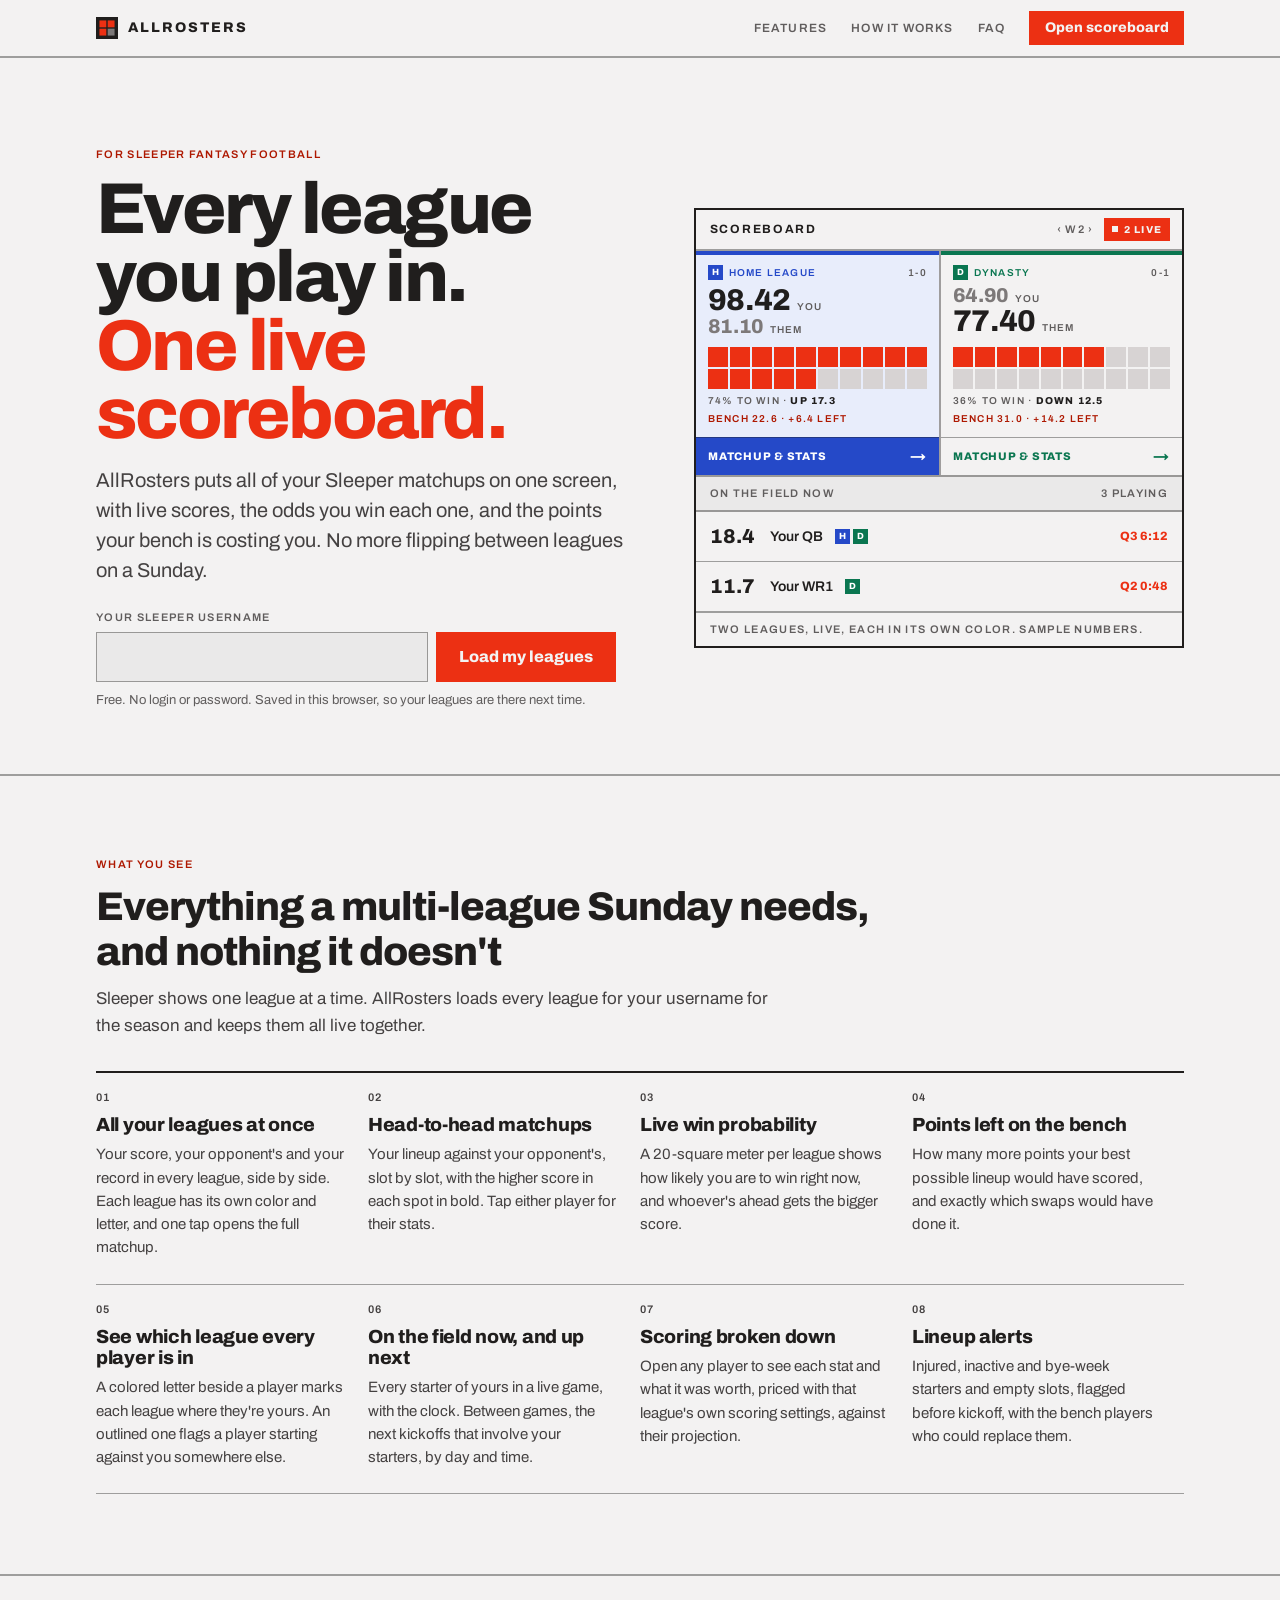
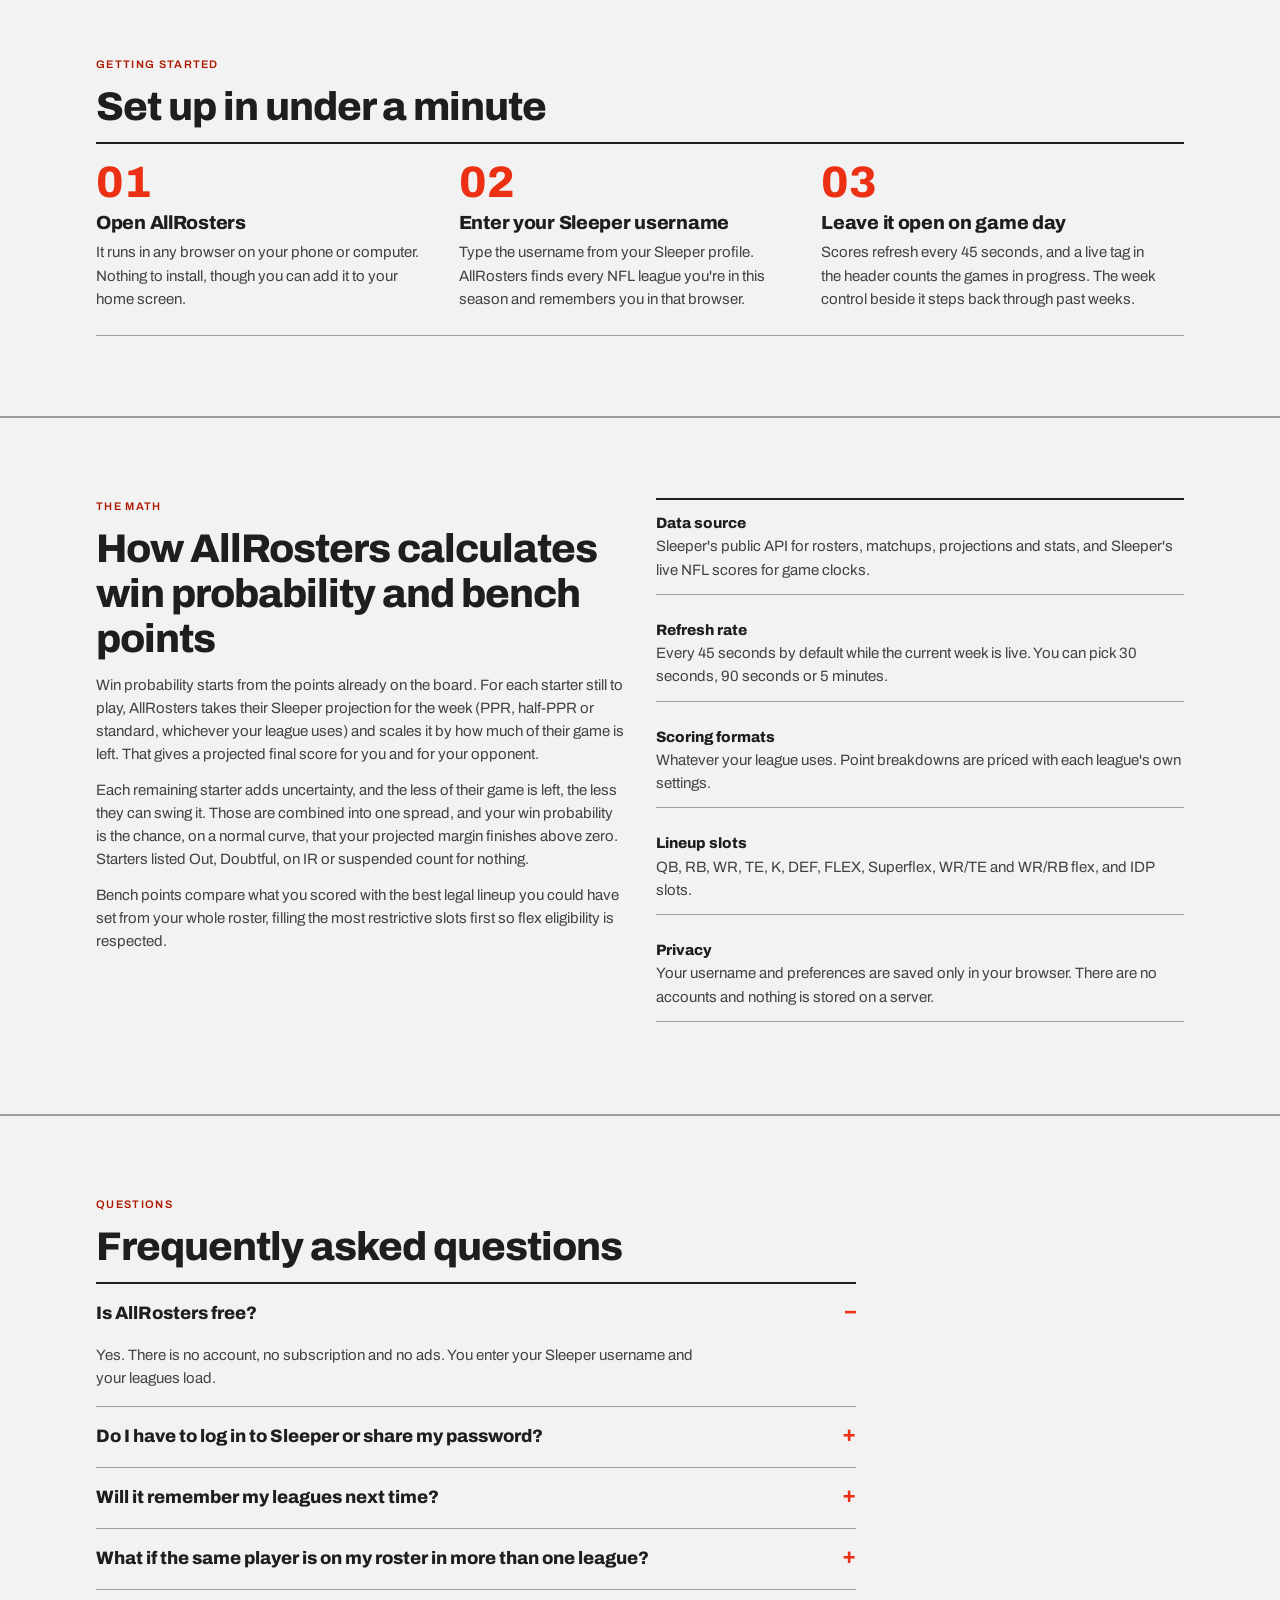
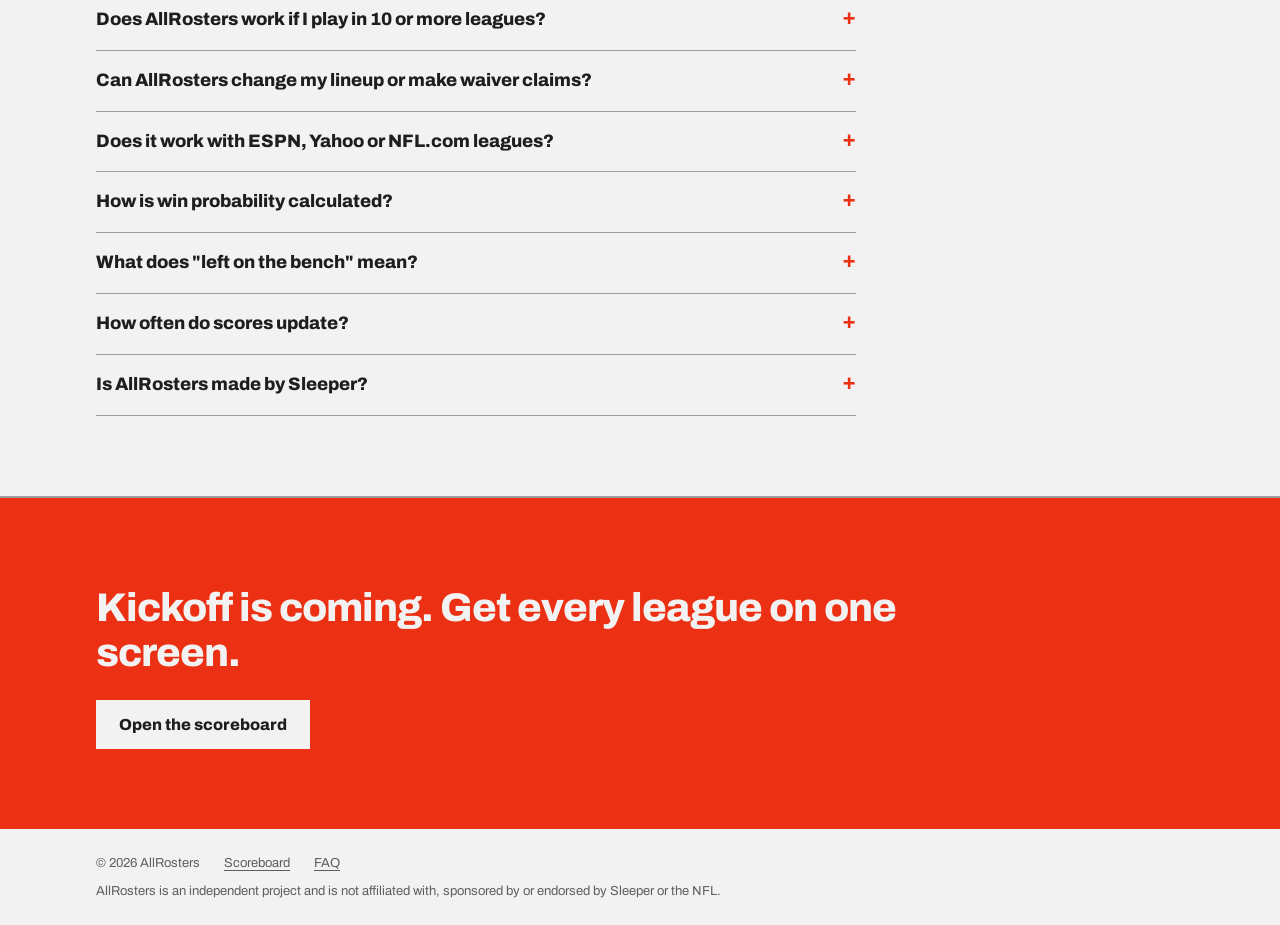
==== commit 0edbb157: "Make the week control obvious and scale the scoreboard to many leagues Week control: the 10px "W2" b" ====
--- a/index.html
+++ b/index.html
@@ -95,6 +95,7 @@
         "Your starters currently on the field, and upcoming kickoffs for your starters",
         "Point-by-point scoring breakdowns using each league's settings",
         "League standings",
+        "Compact view and league filtering for players in many leagues",
         "Lineup alerts for injured, bye-week and empty starters"
       ]
     },
@@ -110,6 +111,8 @@
           "acceptedAnswer": { "@type": "Answer", "text": "Yes. Your username is saved in the browser you used, so the scoreboard opens straight to your leagues. Settings also gives you a personal link that brings them back on any other phone or computer, or if your browser's data gets cleared." } },
         { "@type": "Question", "name": "What if the same player is on my roster in more than one league?",
           "acceptedAnswer": { "@type": "Answer", "text": "Each league gets its own color and letter. Beside a player's name, a solid letter marks every other league where that player is yours, and an outlined letter marks a league where they're starting against you. On the home screen, upcoming kickoffs list your starters with the same letters." } },
+        { "@type": "Question", "name": "Does AllRosters work if I play in 10 or more leagues?",
+          "acceptedAnswer": { "@type": "Answer", "text": "Yes. With up to four leagues each one gets a card; past four, every league becomes a compact row with its score, win odds and status, under a count of how many you're up, down or tied in. Each league keeps its own color and short code, and settings let you hide mock drafts, best ball or leagues you've left so they aren't loaded." } },
         { "@type": "Question", "name": "Can AllRosters change my lineup or make waiver claims?",
           "acceptedAnswer": { "@type": "Answer", "text": "No. Sleeper's public API is read-only, so AllRosters can only show your leagues. Lineup changes, trades and waivers still happen in the Sleeper app." } },
         { "@type": "Question", "name": "Does it work with ESPN, Yahoo or NFL.com leagues?",
@@ -341,7 +344,7 @@
       <ol class="steps grid">
         <li><h3>Open AllRosters</h3><p>It runs in any browser on your phone or computer. Nothing to install, though you can add it to your home screen.</p></li>
         <li><h3>Enter your Sleeper username</h3><p>Type the username from your Sleeper profile. AllRosters finds every NFL league you're in this season and remembers you in that browser.</p></li>
-        <li><h3>Leave it open on game day</h3><p>Scores refresh every 45 seconds, and a live tag in the header counts the games in progress. Step back through past weeks with the arrows beside it.</p></li>
+        <li><h3>Leave it open on game day</h3><p>Scores refresh every 45 seconds, and a live tag in the header counts the games in progress. The week control beside it steps back through past weeks.</p></li>
       </ol>
     </div>
   </section>
@@ -379,6 +382,7 @@
         <details><summary>Do I have to log in to Sleeper or share my password?</summary><p>No. AllRosters only needs your public Sleeper username. It reads the same public data anyone can see about a Sleeper league, and never asks for a password.</p></details>
         <details><summary>Will it remember my leagues next time?</summary><p>Yes. Your username is saved in the browser you used, so the scoreboard opens straight to your leagues. Settings also gives you a personal link that brings them back on any other phone or computer, or if your browser's data gets cleared.</p></details>
         <details><summary>What if the same player is on my roster in more than one league?</summary><p>Each league gets its own color and letter. Beside a player's name, a solid letter marks every other league where that player is yours, and an outlined letter marks a league where they're starting against you. On the home screen, upcoming kickoffs list your starters with the same letters.</p></details>
+        <details><summary>Does AllRosters work if I play in 10 or more leagues?</summary><p>Yes. With up to four leagues each one gets a card; past four, every league becomes a compact row with its score, win odds and status, under a count of how many you're up, down or tied in. Each league keeps its own color and short code, and settings let you hide mock drafts, best ball or leagues you've left so they aren't loaded.</p></details>
         <details><summary>Can AllRosters change my lineup or make waiver claims?</summary><p>No. Sleeper's public API is read-only, so AllRosters can only show your leagues. Lineup changes, trades and waivers still happen in the Sleeper app.</p></details>
         <details><summary>Does it work with ESPN, Yahoo or NFL.com leagues?</summary><p>Not today. AllRosters works with Sleeper NFL leagues only.</p></details>
         <details><summary>How is win probability calculated?</summary><p>For each starter still to play, AllRosters takes their projection and scales it by the share of their game left. Adding that to the points already scored gives a projected final for both teams. The uncertainty of each remaining starter is combined, and the chance your projected margin stays above zero on a normal curve is your win probability. Injured and inactive players count for nothing.</p></details>
--- a/assets/leagues.css
+++ b/assets/leagues.css
@@ -1,12 +1,16 @@
 /* League colors, shared by the scoreboard and the homepage's picture of it.
    Red stays Modernist's signal color (live, win odds, lost points), so each league takes its own
-   hue, in order. Every value clears 4.5:1 on the ground and on its tint, in both themes.
-   An element opts in with .lg0–.lg3, which sets --lg and --lg-tint for everything inside it. */
+   hue, in order; past eight the colors repeat and the league's code tells them apart. Every value clears 4.5:1 on the ground and on its tint, in both themes.
+   An element opts in with .lg0–.lg7, which sets --lg and --lg-tint for everything inside it. */
 :root{
   --league-0:#2549c8; --league-0-tint:#e8edfb;
   --league-1:#0a7650; --league-1-tint:#e2f2ea;
   --league-2:#6a3ecf; --league-2-tint:#eee8fa;
   --league-3:#8f5d00; --league-3-tint:#f6ecd8;
+  --league-4:#b3246b; --league-4-tint:#f8e6ef;
+  --league-5:#0b6c7d; --league-5-tint:#e0f1f4;
+  --league-6:#4a5568; --league-6-tint:#e9ebef;
+  --league-7:#5a6a0c; --league-7-tint:#eef1dc;
   --on-league:#ffffff;
 }
 [data-theme=dark]{
@@ -14,10 +18,18 @@
   --league-1:#4ccf9e; --league-1-tint:#0f2a20;
   --league-2:#b89dff; --league-2-tint:#241b3b;
   --league-3:#eeb04f; --league-3-tint:#2e2310;
+  --league-4:#ff8ac0; --league-4-tint:#35172a;
+  --league-5:#5ccbdc; --league-5-tint:#0f2a2f;
+  --league-6:#b0bacb; --league-6-tint:#23272f;
+  --league-7:#bcd05a; --league-7-tint:#262b10;
   --on-league:#1a1918;
 }
 .lg0{--lg:var(--league-0);--lg-tint:var(--league-0-tint)}
 .lg1{--lg:var(--league-1);--lg-tint:var(--league-1-tint)}
 .lg2{--lg:var(--league-2);--lg-tint:var(--league-2-tint)}
 .lg3{--lg:var(--league-3);--lg-tint:var(--league-3-tint)}
+.lg4{--lg:var(--league-4);--lg-tint:var(--league-4-tint)}
+.lg5{--lg:var(--league-5);--lg-tint:var(--league-5-tint)}
+.lg6{--lg:var(--league-6);--lg-tint:var(--league-6-tint)}
+.lg7{--lg:var(--league-7);--lg-tint:var(--league-7-tint)}
 .lgc,.lb.lgc{color:var(--lg)}
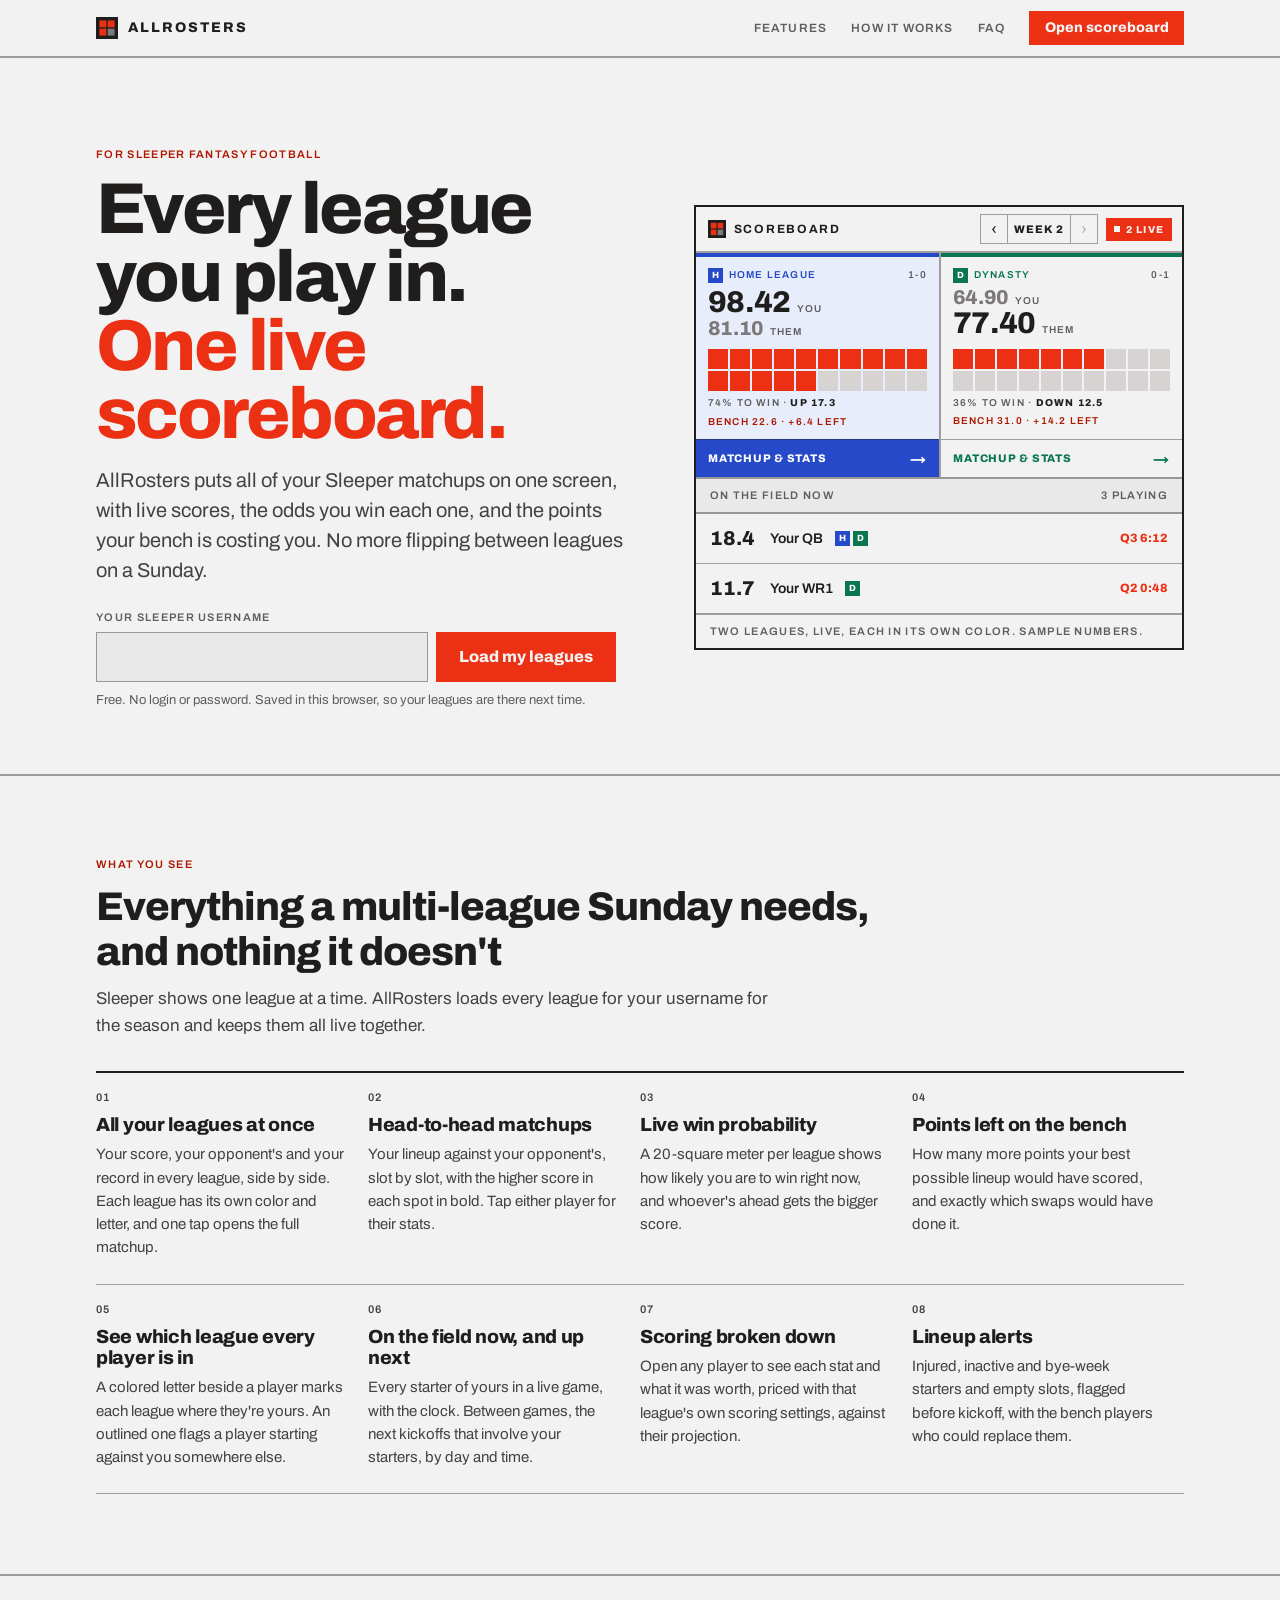
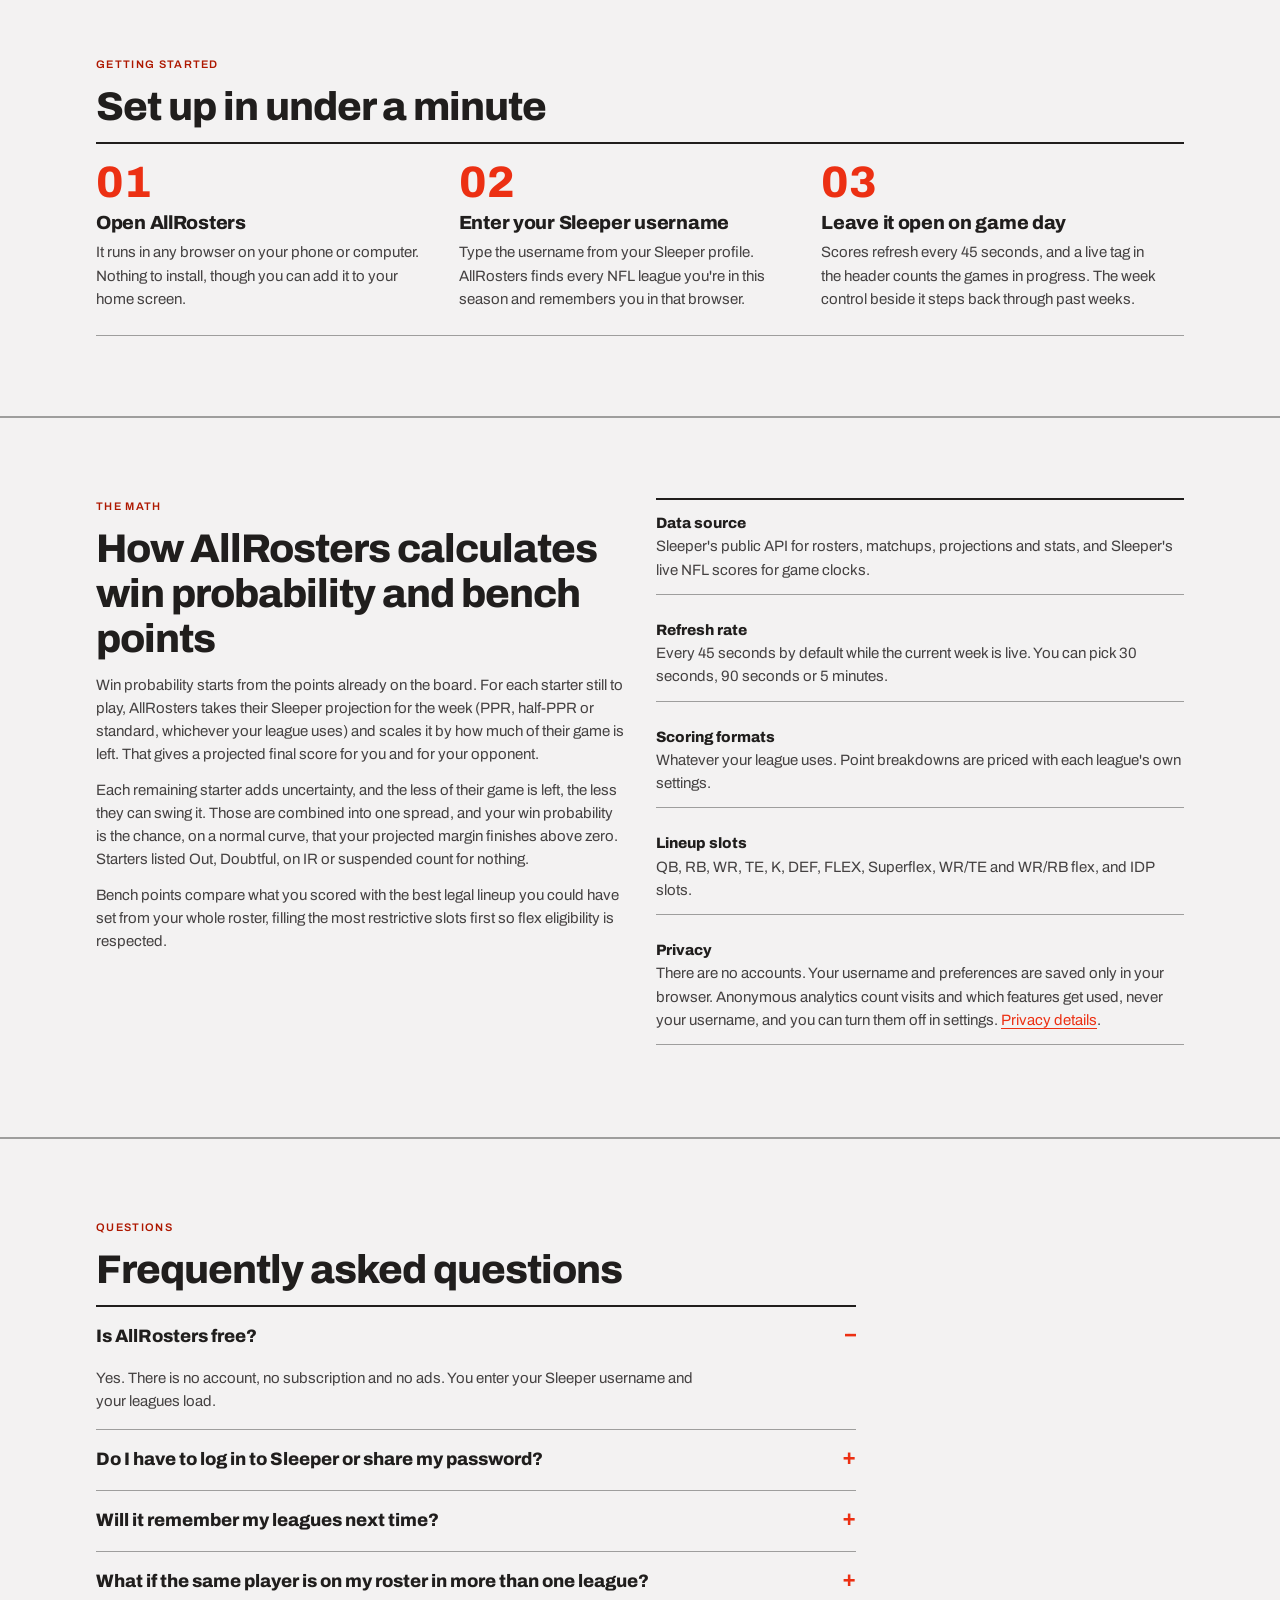
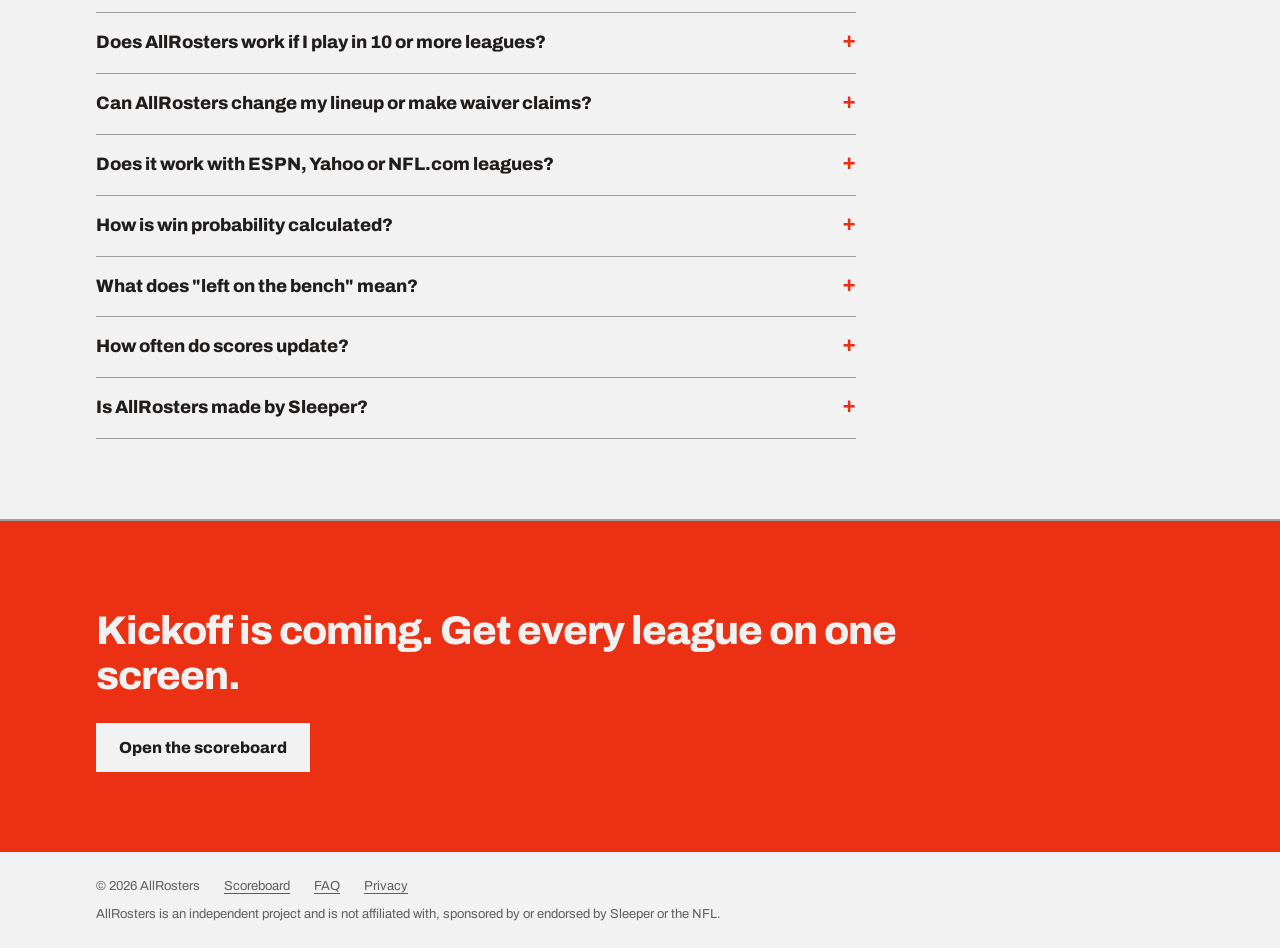
==== commit 9842b47b: "Add GA4 with privacy-first consent, a privacy page, and the new week control in the homepage sample " ====
--- a/index.html
+++ b/index.html
@@ -2,9 +2,11 @@
 <html lang="en-US" data-theme="light">
 <head>
 <meta charset="utf-8">
+<script src="/assets/analytics.js"></script>
 <meta name="viewport" content="width=device-width, initial-scale=1, viewport-fit=cover">
 <title>AllRosters: A Live Scoreboard for Every Sleeper League</title>
 <meta name="description" content="Follow all your Sleeper fantasy football leagues on one live scoreboard: scores, win probability, game clocks, and the points your bench is costing you. Free, no login.">
+<meta name="robots" content="index, follow, max-image-preview:large, max-snippet:-1">
 <link rel="canonical" href="https://allrosters.com/">
 <meta name="theme-color" content="#f3f2f2" media="(prefers-color-scheme: light)">
 <meta name="theme-color" content="#1a1918" media="(prefers-color-scheme: dark)">
@@ -173,9 +175,16 @@
 
 /* product picture, drawn with the scoreboard's own parts: league colors, lead-sized scores, the way in */
 .shot{border:2px solid var(--color-text);background:var(--color-bg)}
-.shot .bar{display:flex;align-items:center;gap:10px;padding:8px 12px 8px 14px;border-bottom:2px solid var(--color-divider)}
-.shot .bar b{font-size:12px;letter-spacing:.14em}
-.shot .bar .wk{margin-left:auto}
+.shot .bar{display:flex;align-items:center;gap:8px;padding:7px 10px 7px 12px;border-bottom:2px solid var(--color-divider)}
+.mbrand{display:flex;align-items:center;gap:8px;font-size:12px;letter-spacing:.14em;white-space:nowrap}
+.mbrand svg{width:18px;height:18px;display:block;flex:none}
+/* the week stepper, as the scoreboard draws it */
+.mwk{margin-left:auto;display:flex;align-items:stretch;height:30px;border:1px solid var(--color-divider);flex:none}
+.mwk span{display:grid;place-items:center;width:26px;font-size:17px;line-height:1}
+.mwk .wl{width:auto;min-width:64px;padding:0 6px;font-size:11px;font-weight:800;letter-spacing:.08em;
+  border-left:1px solid var(--color-divider);border-right:1px solid var(--color-divider)}
+.mwk .off{opacity:.3}
+@media(max-width:419px){.mbrand span{display:none}}
 .livetag{display:inline-flex;align-items:center;gap:6px;padding:4px 8px;background:var(--color-accent);color:var(--color-bg);
   font-size:10px;font-weight:800;letter-spacing:.12em;white-space:nowrap}
 .livetag i{width:6px;height:6px;background:currentColor}
@@ -289,7 +298,7 @@
 
       <figure class="shot">
         <div aria-hidden="true">
-          <div class="bar"><b>SCOREBOARD</b><span class="lb wk">‹ W2 ›</span><span class="livetag"><i></i>2 LIVE</span></div>
+          <div class="bar"><b class="mbrand"><svg viewBox="0 0 32 32"><rect width="32" height="32" fill="var(--color-text)"/><rect x="5" y="5" width="10" height="10" fill="var(--color-accent)"/><rect x="17" y="5" width="10" height="10" fill="var(--color-accent)"/><rect x="5" y="17" width="10" height="10" fill="var(--color-accent)"/><rect x="17" y="17" width="10" height="10" fill="var(--color-neutral-600)"/></svg><span>SCOREBOARD</span></b><span class="mwk"><span>‹</span><span class="wl">WEEK 2</span><span class="off">›</span></span><span class="livetag"><i></i>2 LIVE</span></div>
           <div class="cells">
             <div class="cell lg0 sel">
               <div class="hd"><span class="key">H</span><span class="lb lgc">Home league</span><span class="lb">1-0</span></div>
@@ -368,7 +377,7 @@
         <dt>Lineup slots</dt>
         <dd>QB, RB, WR, TE, K, DEF, FLEX, Superflex, WR/TE and WR/RB flex, and IDP slots.</dd>
         <dt>Privacy</dt>
-        <dd>Your username and preferences are saved only in your browser. There are no accounts and nothing is stored on a server.</dd>
+        <dd>There are no accounts. Your username and preferences are saved only in your browser. Anonymous analytics count visits and which features get used, never your username, and you can turn them off in settings. <a href="/privacy">Privacy details</a>.</dd>
       </dl>
     </div>
   </section>
@@ -406,10 +415,16 @@
     <span>© 2026 AllRosters</span>
     <a href="/scoreboard">Scoreboard</a>
     <a href="#faq">FAQ</a>
+    <a href="/privacy">Privacy</a>
     <span class="dis">AllRosters is an independent project and is not affiliated with, sponsored by or endorsed by Sleeper or the NFL.</span>
   </div>
 </footer>
 <script>
+/* which way in people take: the hero form, the header button or the closing call */
+document.querySelector(".start").addEventListener("submit",function(){ window.arTrack && arTrack("username_form_submitted",{location:"hero"}); });
+document.querySelectorAll('a[href="/scoreboard"]').forEach(function(a){
+  a.addEventListener("click",function(){ window.arTrack && arTrack("open_scoreboard_click",{location: a.closest("header")?"header":a.closest("footer")?"footer":"closer"}); });
+});
 /* a returning visitor already has a username saved: fill it in */
 try{
   var u=(JSON.parse(localStorage.getItem("sb_cfg"))||{}).username;
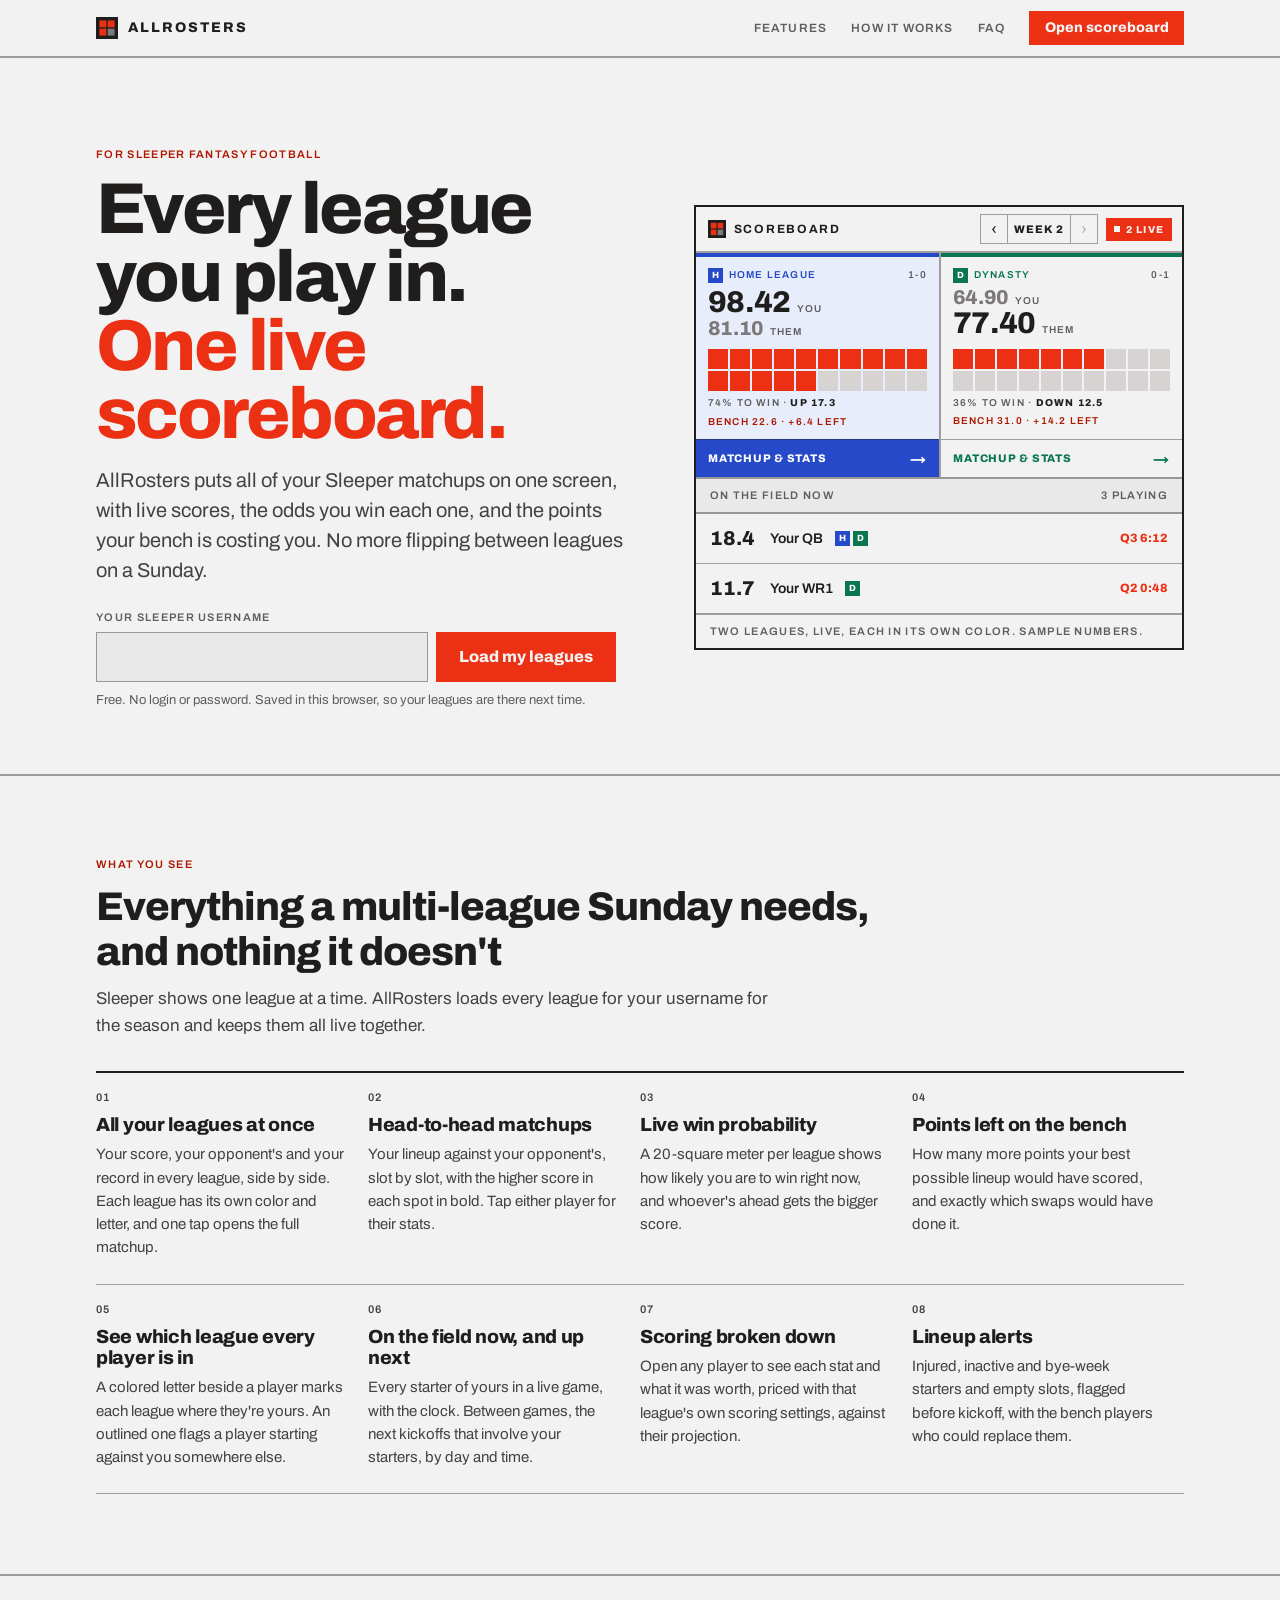
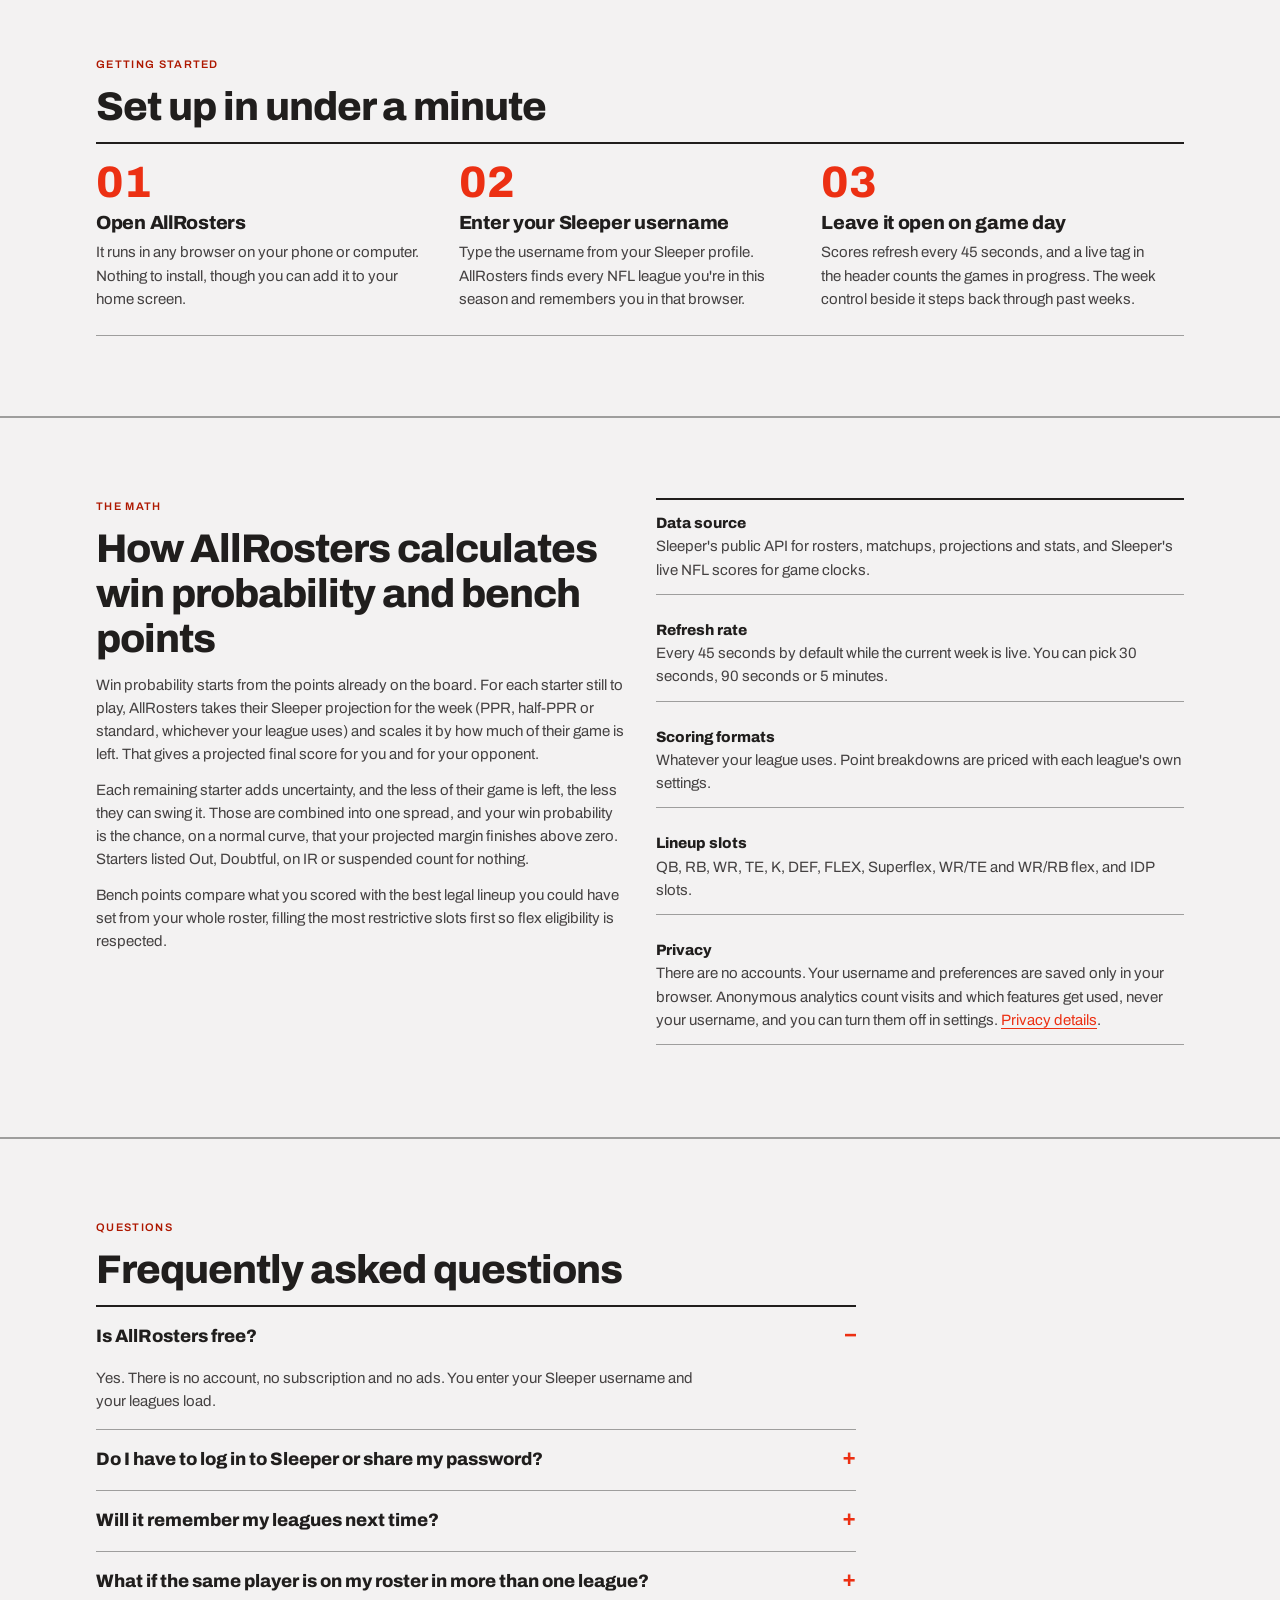
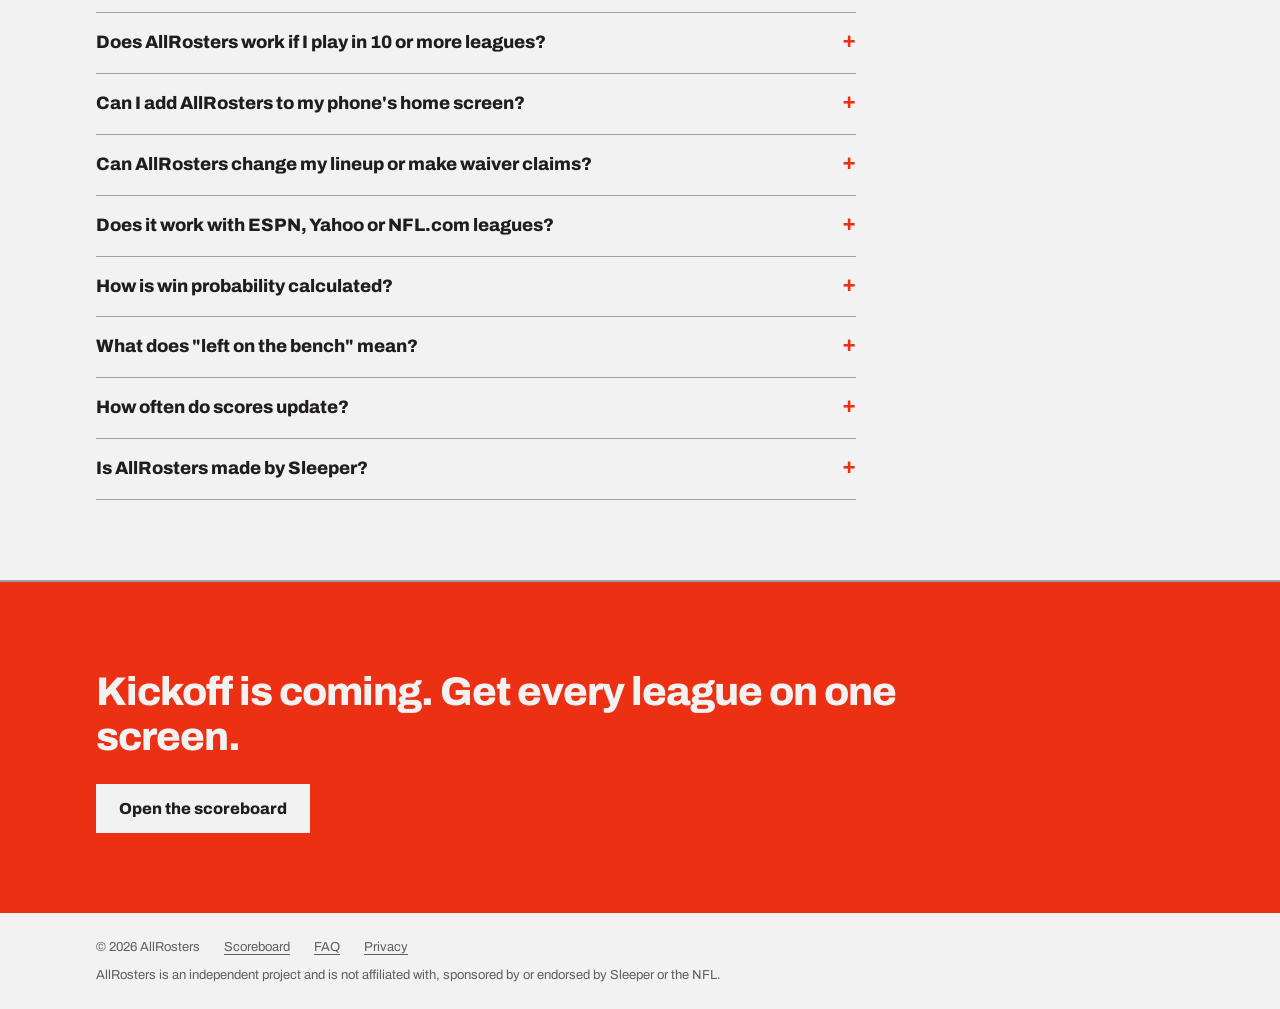
==== commit e5c31e75: "Suggest adding AllRosters to the home screen On phones and tablets, from the second visit with leagu" ====
--- a/index.html
+++ b/index.html
@@ -115,6 +115,8 @@
           "acceptedAnswer": { "@type": "Answer", "text": "Each league gets its own color and letter. Beside a player's name, a solid letter marks every other league where that player is yours, and an outlined letter marks a league where they're starting against you. On the home screen, upcoming kickoffs list your starters with the same letters." } },
         { "@type": "Question", "name": "Does AllRosters work if I play in 10 or more leagues?",
           "acceptedAnswer": { "@type": "Answer", "text": "Yes. With up to four leagues each one gets a card; past four, every league becomes a compact row with its score, win odds and status, under a count of how many you're up, down or tied in. Each league keeps its own color and short code, and settings let you hide mock drafts, best ball or leagues you've left so they aren't loaded." } },
+        { "@type": "Question", "name": "Can I add AllRosters to my phone's home screen?",
+          "acceptedAnswer": { "@type": "Answer", "text": "Yes. On iPhone or iPad, open the scoreboard in Safari, tap the Share button, then Add to Home Screen. On Android, Chrome offers to install it, or use the browser menu's Add to Home screen. It then opens full screen from its own icon, straight to your leagues, and the scoreboard shows these steps too." } },
         { "@type": "Question", "name": "Can AllRosters change my lineup or make waiver claims?",
           "acceptedAnswer": { "@type": "Answer", "text": "No. Sleeper's public API is read-only, so AllRosters can only show your leagues. Lineup changes, trades and waivers still happen in the Sleeper app." } },
         { "@type": "Question", "name": "Does it work with ESPN, Yahoo or NFL.com leagues?",
@@ -392,6 +394,7 @@
         <details><summary>Will it remember my leagues next time?</summary><p>Yes. Your username is saved in the browser you used, so the scoreboard opens straight to your leagues. Settings also gives you a personal link that brings them back on any other phone or computer, or if your browser's data gets cleared.</p></details>
         <details><summary>What if the same player is on my roster in more than one league?</summary><p>Each league gets its own color and letter. Beside a player's name, a solid letter marks every other league where that player is yours, and an outlined letter marks a league where they're starting against you. On the home screen, upcoming kickoffs list your starters with the same letters.</p></details>
         <details><summary>Does AllRosters work if I play in 10 or more leagues?</summary><p>Yes. With up to four leagues each one gets a card; past four, every league becomes a compact row with its score, win odds and status, under a count of how many you're up, down or tied in. Each league keeps its own color and short code, and settings let you hide mock drafts, best ball or leagues you've left so they aren't loaded.</p></details>
+        <details><summary>Can I add AllRosters to my phone's home screen?</summary><p>Yes. On iPhone or iPad, open the scoreboard in Safari, tap the Share button, then Add to Home Screen. On Android, Chrome offers to install it, or use the browser menu's Add to Home screen. It then opens full screen from its own icon, straight to your leagues, and the scoreboard shows these steps too.</p></details>
         <details><summary>Can AllRosters change my lineup or make waiver claims?</summary><p>No. Sleeper's public API is read-only, so AllRosters can only show your leagues. Lineup changes, trades and waivers still happen in the Sleeper app.</p></details>
         <details><summary>Does it work with ESPN, Yahoo or NFL.com leagues?</summary><p>Not today. AllRosters works with Sleeper NFL leagues only.</p></details>
         <details><summary>How is win probability calculated?</summary><p>For each starter still to play, AllRosters takes their projection and scales it by the share of their game left. Adding that to the points already scored gives a projected final for both teams. The uncertainty of each remaining starter is combined, and the chance your projected margin stays above zero on a normal curve is your win probability. Injured and inactive players count for nothing.</p></details>
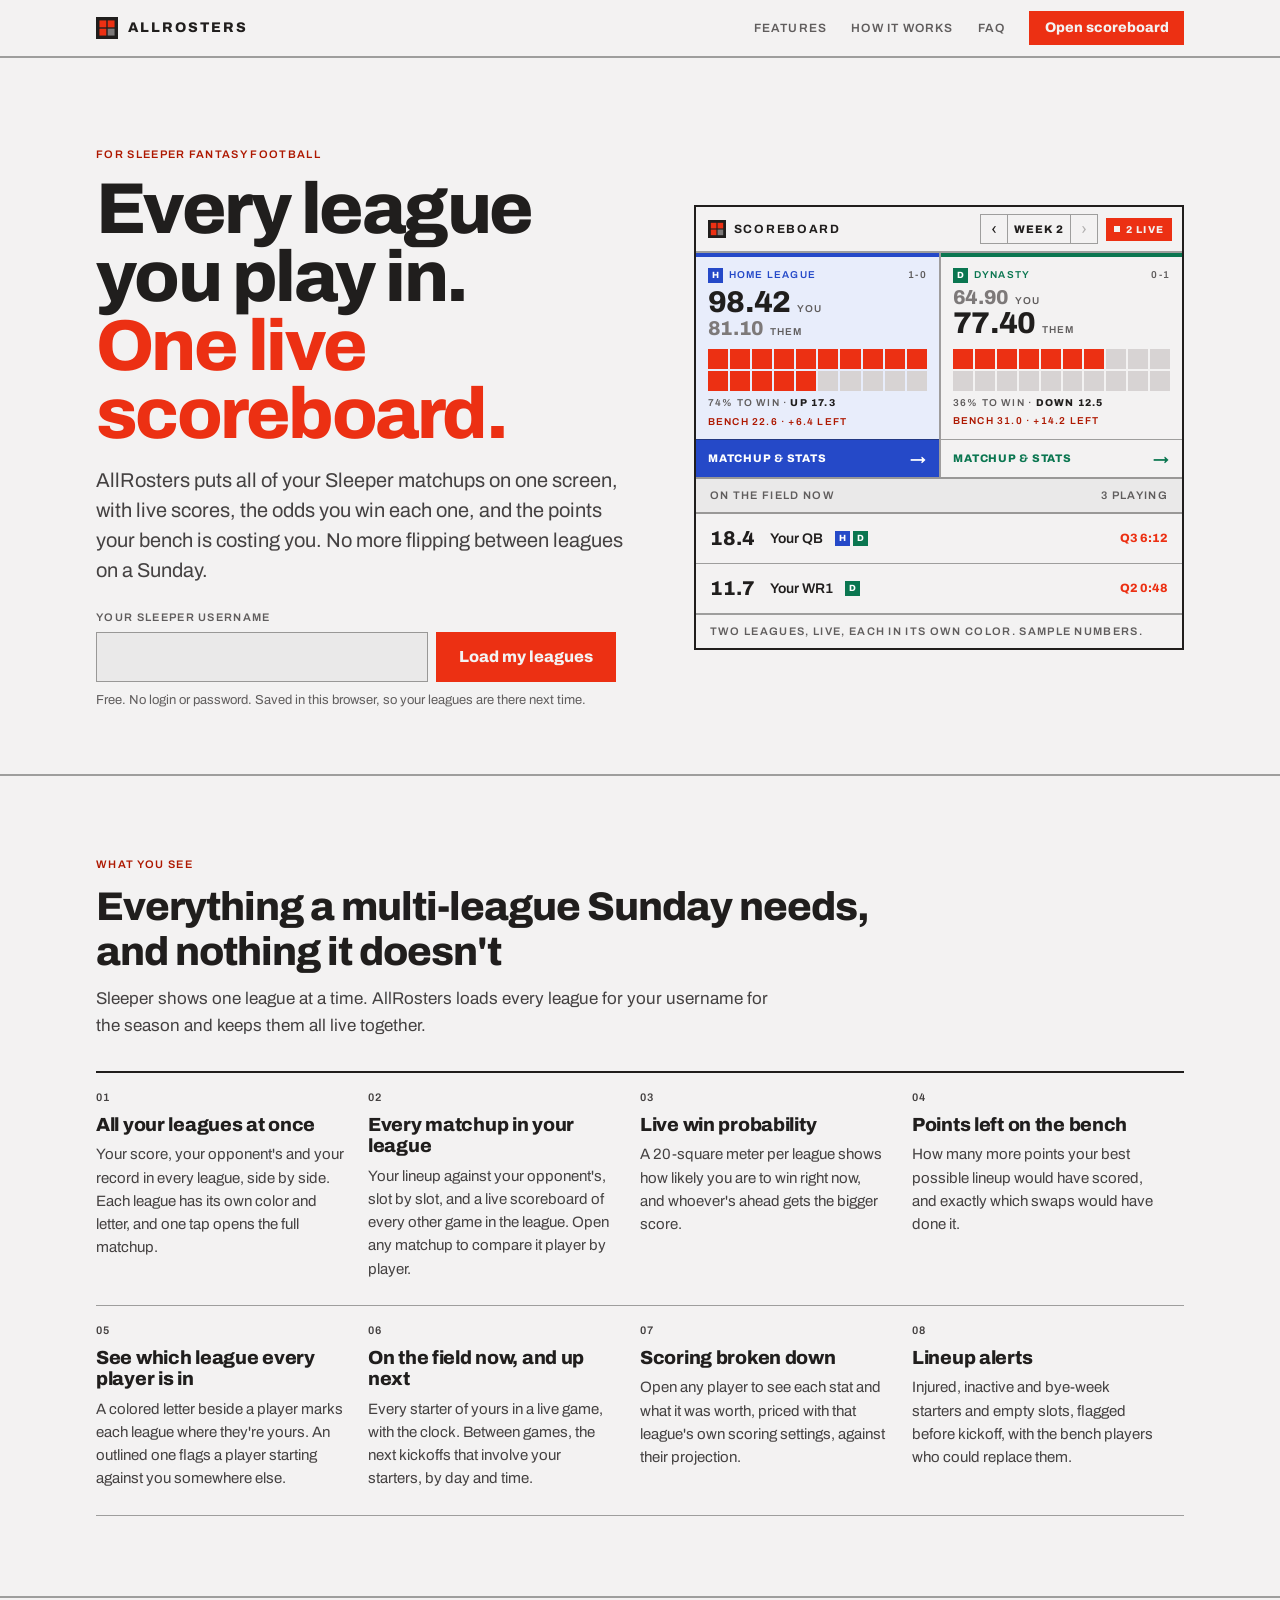
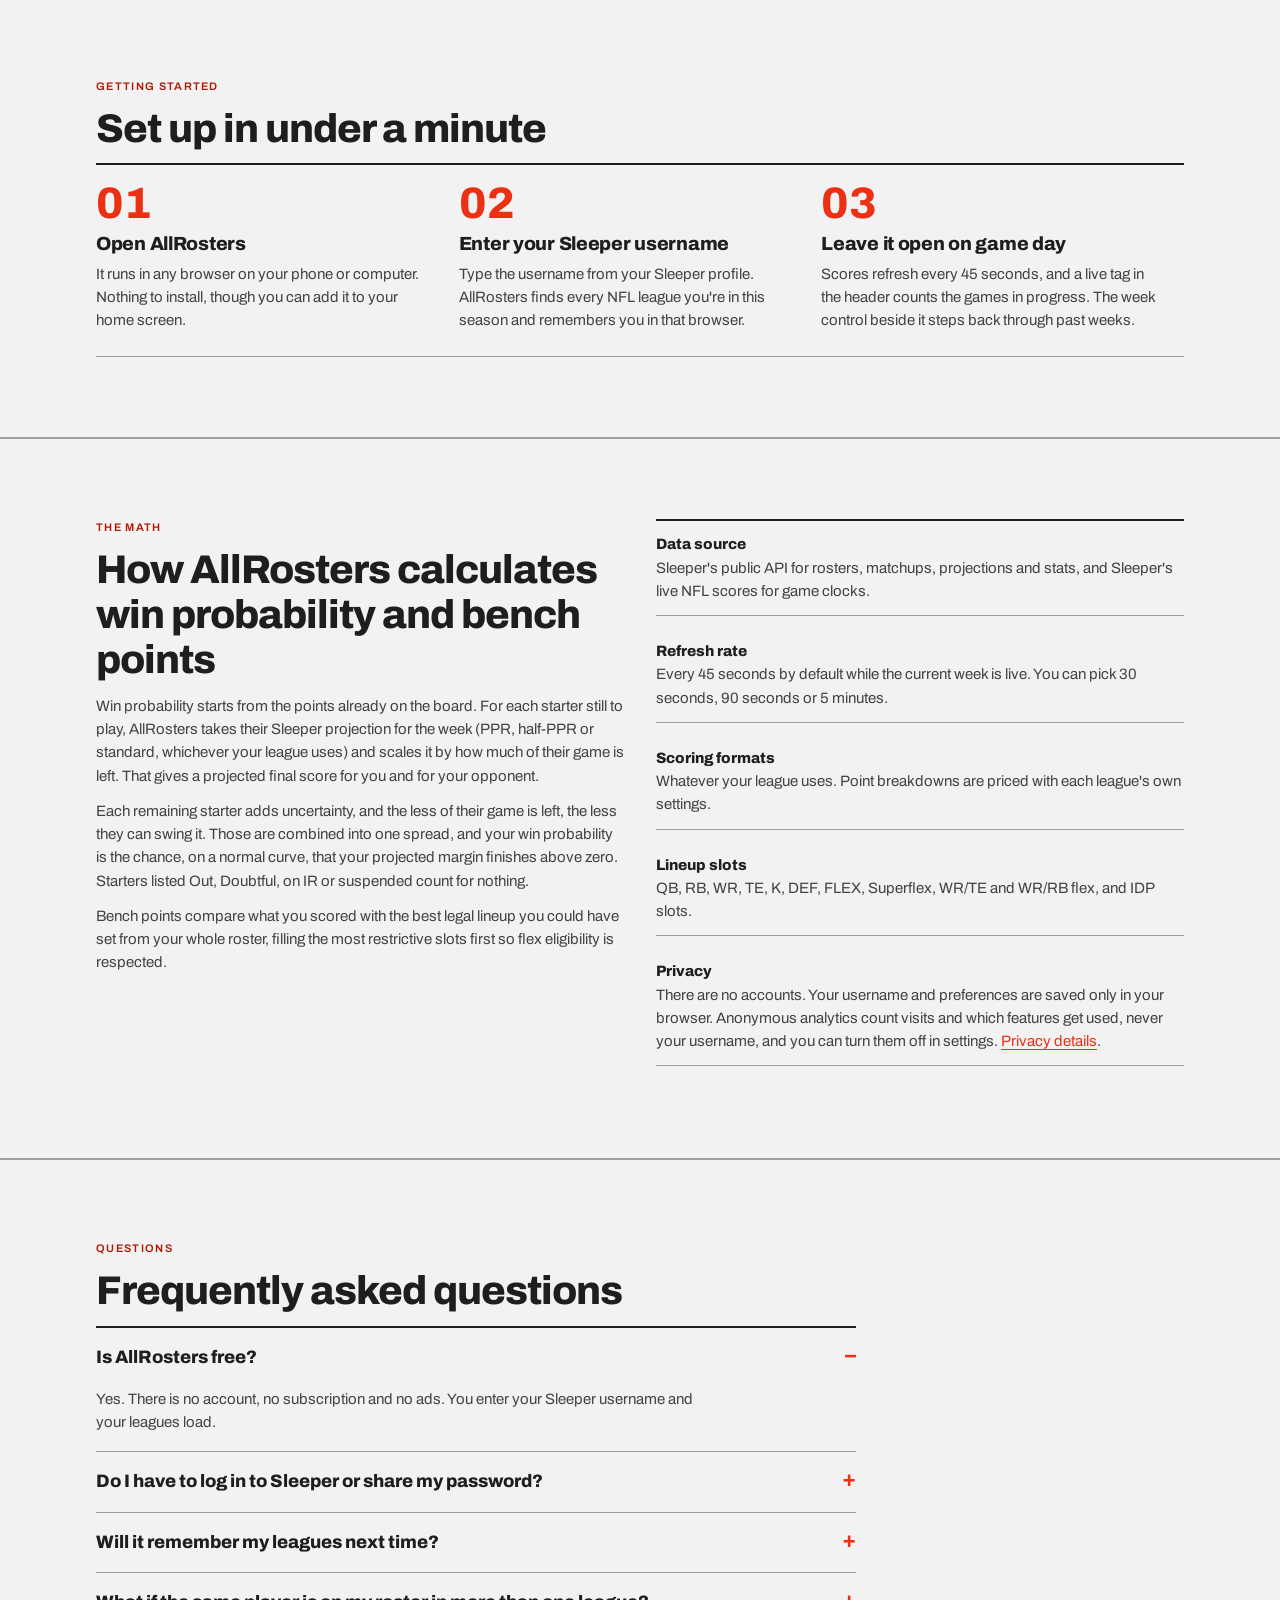
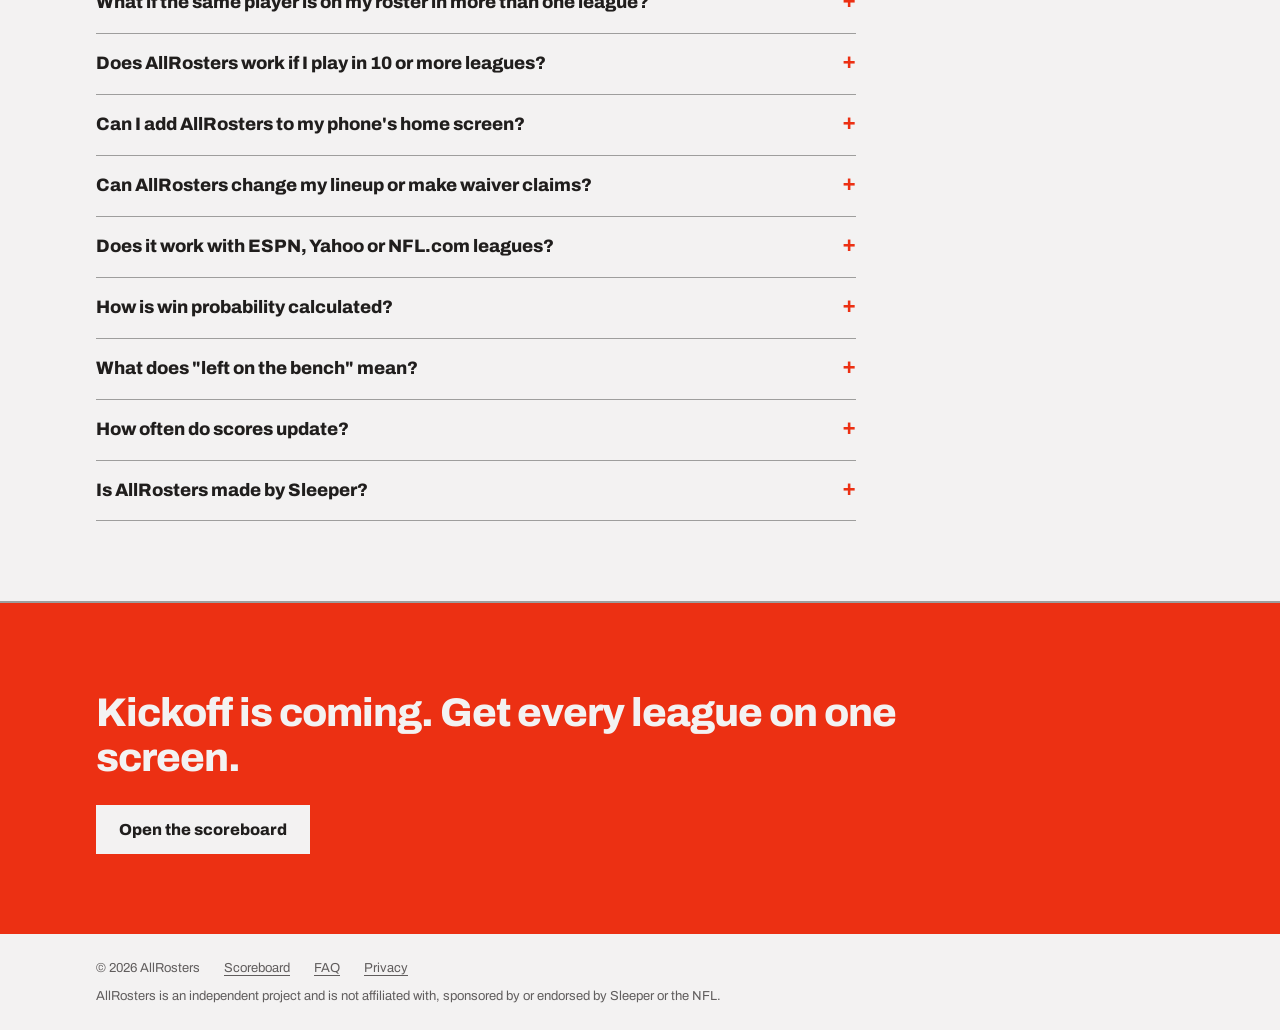
==== commit 45185e91: "Add a League tab with every matchup of the week Each league's detail view gains a LEAGUE tab: a card" ====
--- a/index.html
+++ b/index.html
@@ -91,6 +91,7 @@
       "featureList": [
         "Every Sleeper league for a username on one screen, each in its own color",
         "Head-to-head matchup view, slot by slot",
+        "Every matchup in each league for the week, with scores, win odds and projections",
         "Live win probability for each matchup",
         "Points left on the bench against your best possible lineup",
         "League tags on every player rostered in more than one league",
@@ -337,7 +338,7 @@
       <p class="intro">Sleeper shows one league at a time. AllRosters loads every league for your username for the season and keeps them all live together.</p>
       <div class="grid">
         <div><p class="lb">01</p><h3>All your leagues at once</h3><p>Your score, your opponent's and your record in every league, side by side. Each league has its own color and letter, and one tap opens the full matchup.</p></div>
-        <div><p class="lb">02</p><h3>Head-to-head matchups</h3><p>Your lineup against your opponent's, slot by slot, with the higher score in each spot in bold. Tap either player for their stats.</p></div>
+        <div><p class="lb">02</p><h3>Every matchup in your league</h3><p>Your lineup against your opponent's, slot by slot, and a live scoreboard of every other game in the league. Open any matchup to compare it player by player.</p></div>
         <div><p class="lb">03</p><h3>Live win probability</h3><p>A 20-square meter per league shows how likely you are to win right now, and whoever's ahead gets the bigger score.</p></div>
         <div><p class="lb">04</p><h3>Points left on the bench</h3><p>How many more points your best possible lineup would have scored, and exactly which swaps would have done it.</p></div>
         <div><p class="lb">05</p><h3>See which league every player is in</h3><p>A colored letter beside a player marks each league where they're yours. An outlined one flags a player starting against you somewhere else.</p></div>
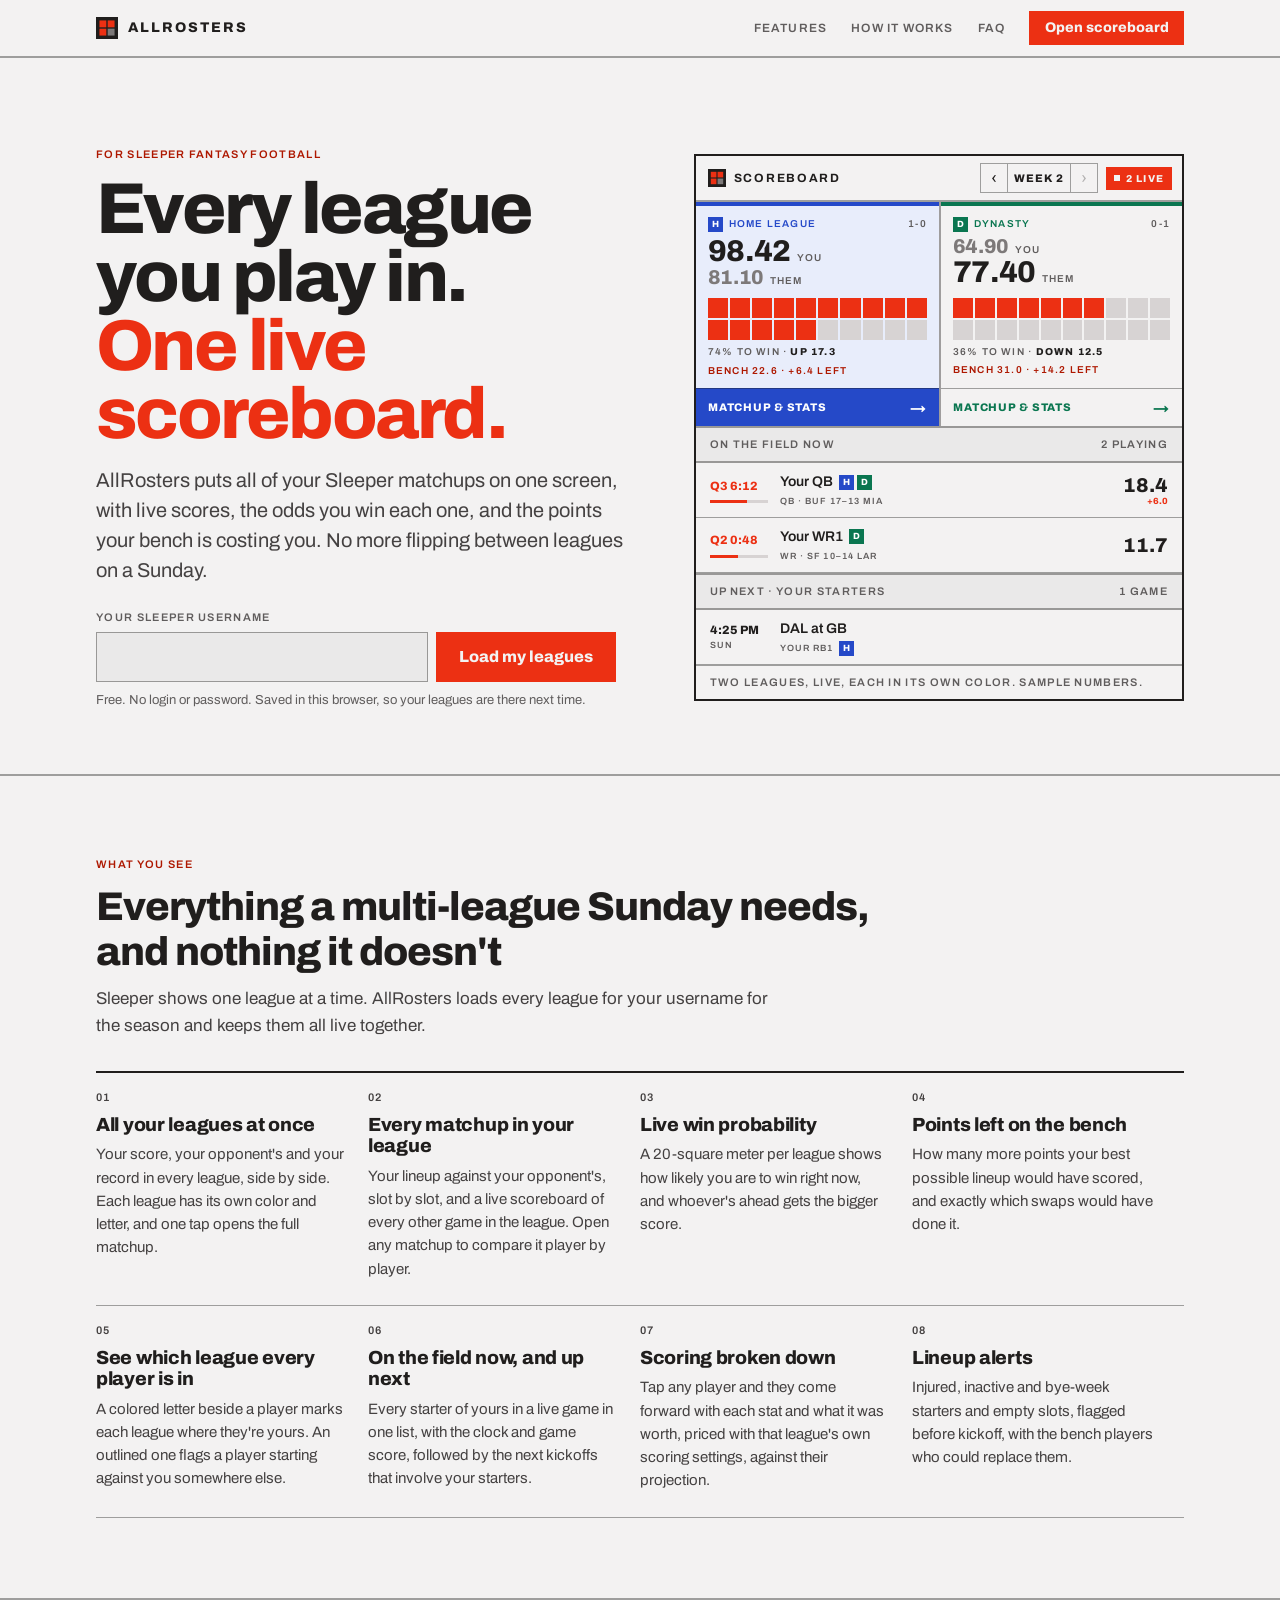
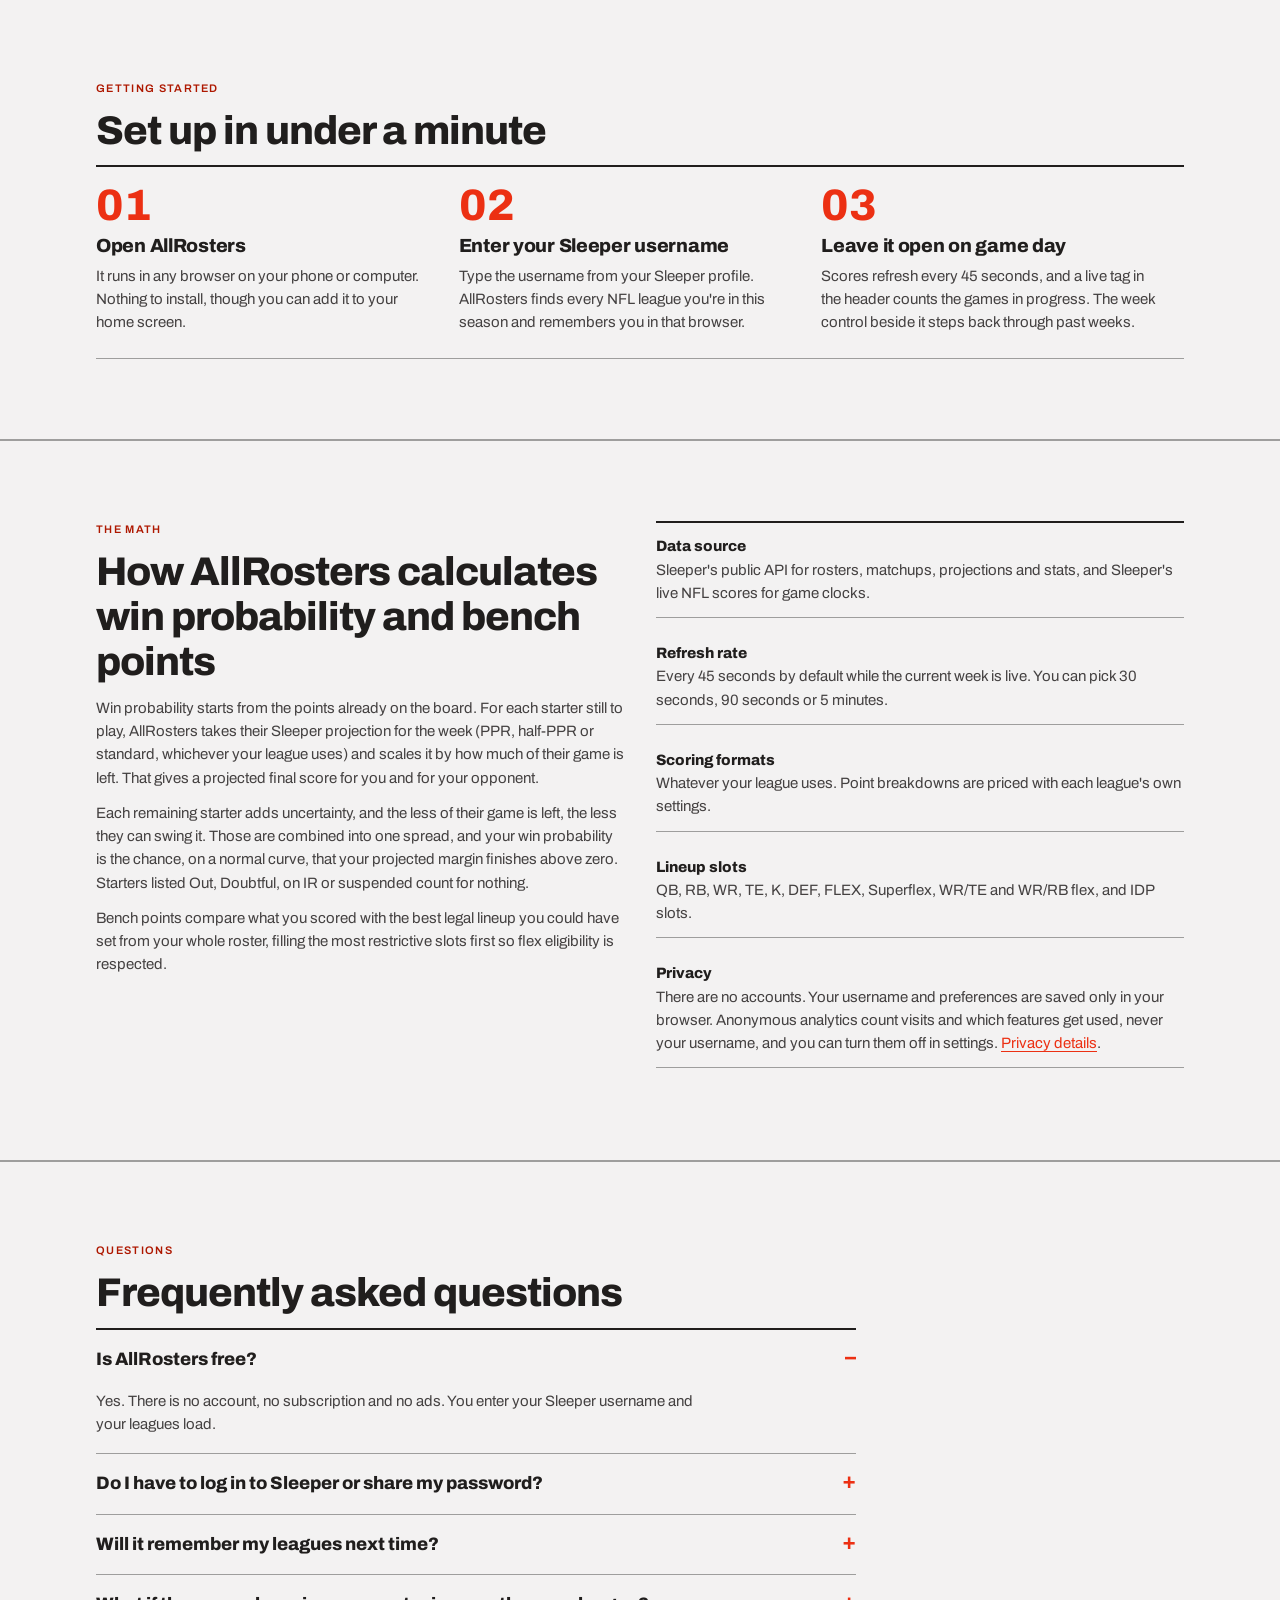
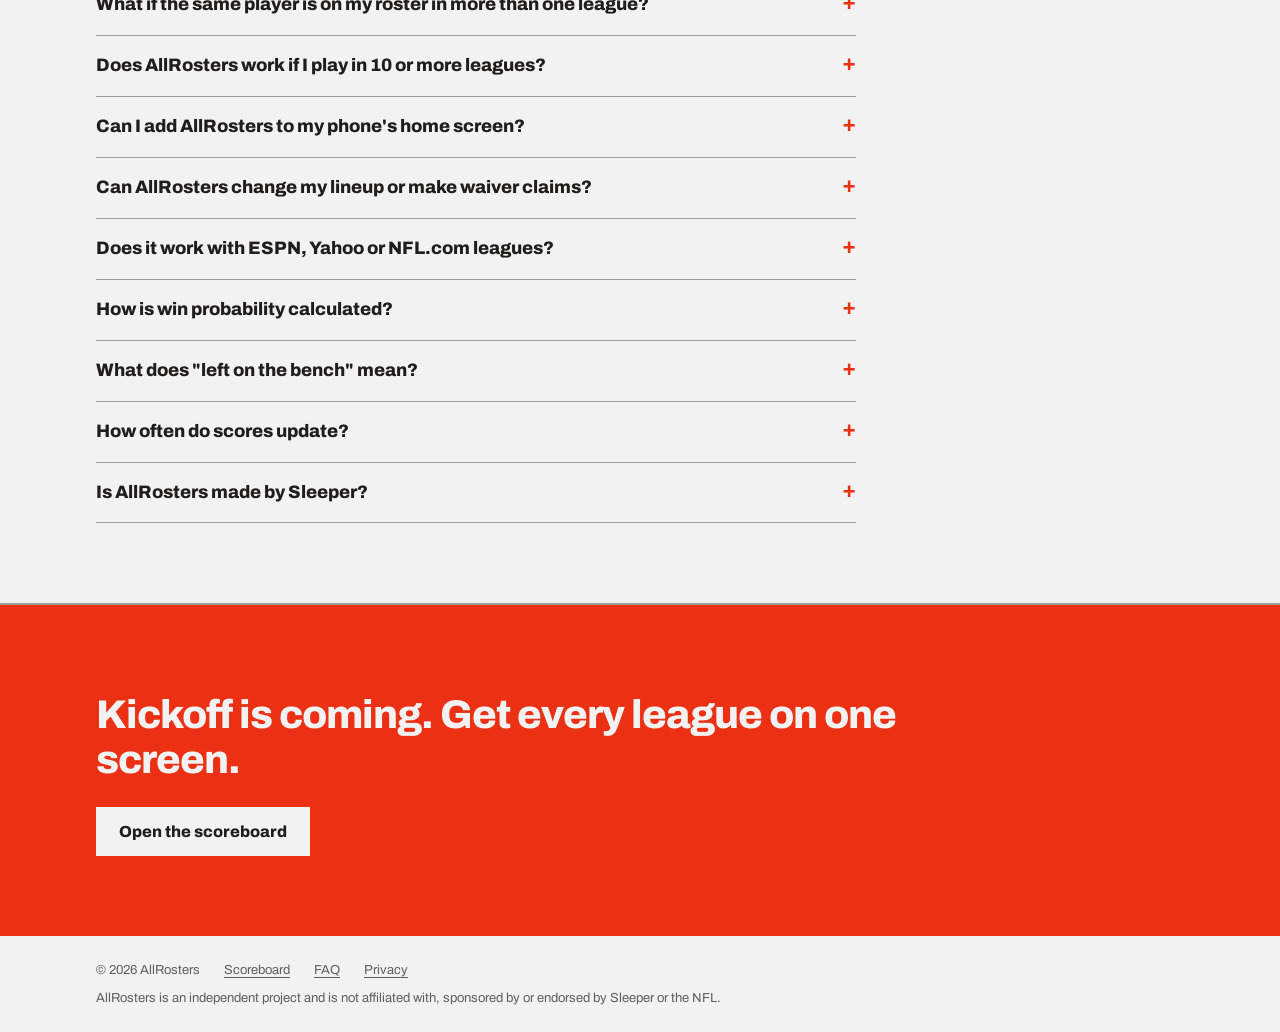
==== commit 33f50e09: "Spotlight the open player, scroll it into view, and match the homepage sample Opening a player from " ====
--- a/index.html
+++ b/index.html
@@ -219,12 +219,23 @@
 .shot .band{padding:8px 14px;background:var(--color-surface);border-top:2px solid var(--color-divider);
   border-bottom:2px solid var(--color-divider);display:flex}
 .shot .band .lb:last-child{margin-left:auto}
-.row{display:flex;align-items:center;gap:12px;padding:9px 14px;border-bottom:1px solid var(--color-divider)}
+/* player rows as the scoreboard draws them: clock and game progress, who, points */
+.row{display:flex;align-items:center;gap:12px;padding:8px 14px;border-bottom:1px solid var(--color-divider)}
 .row:last-child{border-bottom:0}
-.row .p{width:48px;font-size:20px}
+.row .clk{width:58px;flex:none}
+.row .clk>*,.row .mid>.sub,.row .p .dl{display:block}
+.row .mid{display:flex;flex-direction:column;gap:2px}
+.row .ck{font-size:12px;font-weight:800;color:var(--color-accent);white-space:nowrap;font-variant-numeric:tabular-nums}
+.row .ck.pre{color:var(--color-text)}
+.row .track{display:block;height:3px;margin-top:5px;background:var(--color-neutral-300)}
+.row .track b{display:block;height:3px;background:var(--color-accent)}
+.row .mid{flex:1;min-width:0}
+.row .nmr{display:flex;align-items:center;gap:6px}
 .row .nm{font-size:14px;font-weight:600}
 .row .chips{display:inline-flex;gap:3px}
-.row .ck{margin-left:auto;text-align:right;font-size:12px;font-weight:800;color:var(--color-accent)}
+.row .sub{font-size:9px;font-weight:600;letter-spacing:.12em;text-transform:uppercase;color:var(--color-neutral-700);white-space:nowrap}
+.row .p{margin-left:auto;text-align:right;font-size:20px;line-height:1}
+.row .p .dl{display:block;font-size:9px;font-weight:800;color:var(--color-accent);margin-top:2px}
 .shot figcaption{padding:8px 14px;margin:0;border-top:2px solid var(--color-divider)}
 
 /* sections */
@@ -322,9 +333,11 @@
               <div class="cgo"><span>Matchup &amp; stats</span><span>→</span></div>
             </div>
           </div>
-          <div class="band"><span class="lb">On the field now</span><span class="lb">3 playing</span></div>
-          <div class="row"><span class="p n">18.4</span><span class="nm">Your QB</span><span class="chips"><span class="key lg0">H</span><span class="key lg1">D</span></span><span class="ck">Q3 6:12</span></div>
-          <div class="row"><span class="p n">11.7</span><span class="nm">Your WR1</span><span class="chips"><span class="key lg1">D</span></span><span class="ck">Q2 0:48</span></div>
+          <div class="band"><span class="lb">On the field now</span><span class="lb">2 playing</span></div>
+          <div class="row"><span class="clk"><span class="ck">Q3 6:12</span><i class="track"><b style="width:65%"></b></i></span><span class="mid"><span class="nmr"><span class="nm">Your QB</span><span class="chips"><span class="key lg0">H</span><span class="key lg1">D</span></span></span><span class="sub">QB · BUF 17–13 MIA</span></span><span class="p n">18.4<span class="dl">+6.0</span></span></div>
+          <div class="row"><span class="clk"><span class="ck">Q2 0:48</span><i class="track"><b style="width:49%"></b></i></span><span class="mid"><span class="nmr"><span class="nm">Your WR1</span><span class="chips"><span class="key lg1">D</span></span></span><span class="sub">WR · SF 10–14 LAR</span></span><span class="p n">11.7</span></div>
+          <div class="band"><span class="lb">Up next · your starters</span><span class="lb">1 game</span></div>
+          <div class="row"><span class="clk"><span class="ck pre">4:25 PM</span><span class="sub">Sun</span></span><span class="mid"><span class="nmr"><span class="nm">DAL at GB</span></span><span class="nmr"><span class="sub">Your RB1</span><span class="chips"><span class="key lg0">H</span></span></span></span></div>
         </div>
         <figcaption class="lb">Two leagues, live, each in its own color. Sample numbers.</figcaption>
       </figure>
@@ -342,8 +355,8 @@
         <div><p class="lb">03</p><h3>Live win probability</h3><p>A 20-square meter per league shows how likely you are to win right now, and whoever's ahead gets the bigger score.</p></div>
         <div><p class="lb">04</p><h3>Points left on the bench</h3><p>How many more points your best possible lineup would have scored, and exactly which swaps would have done it.</p></div>
         <div><p class="lb">05</p><h3>See which league every player is in</h3><p>A colored letter beside a player marks each league where they're yours. An outlined one flags a player starting against you somewhere else.</p></div>
-        <div><p class="lb">06</p><h3>On the field now, and up next</h3><p>Every starter of yours in a live game, with the clock. Between games, the next kickoffs that involve your starters, by day and time.</p></div>
-        <div><p class="lb">07</p><h3>Scoring broken down</h3><p>Open any player to see each stat and what it was worth, priced with that league's own scoring settings, against their projection.</p></div>
+        <div><p class="lb">06</p><h3>On the field now, and up next</h3><p>Every starter of yours in a live game in one list, with the clock and game score, followed by the next kickoffs that involve your starters.</p></div>
+        <div><p class="lb">07</p><h3>Scoring broken down</h3><p>Tap any player and they come forward with each stat and what it was worth, priced with that league's own scoring settings, against their projection.</p></div>
         <div><p class="lb">08</p><h3>Lineup alerts</h3><p>Injured, inactive and bye-week starters and empty slots, flagged before kickoff, with the bench players who could replace them.</p></div>
       </div>
     </div>
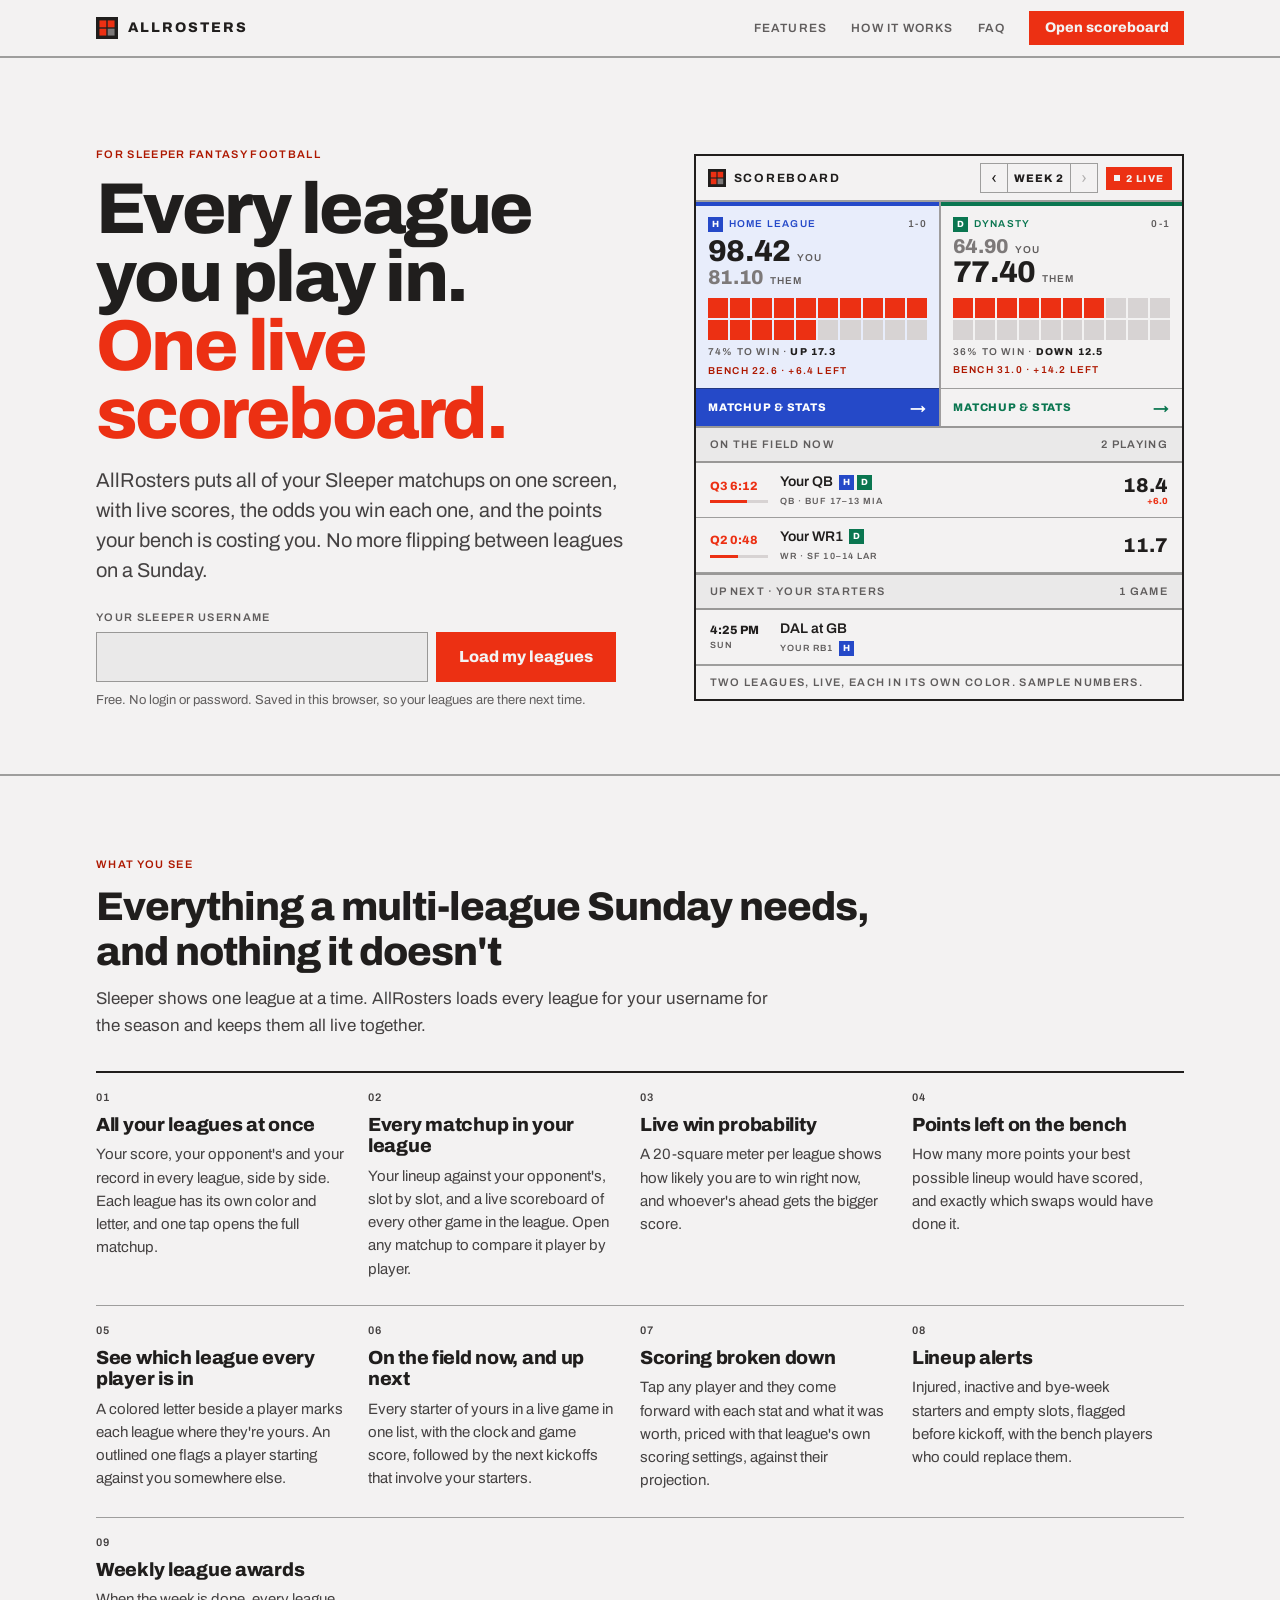
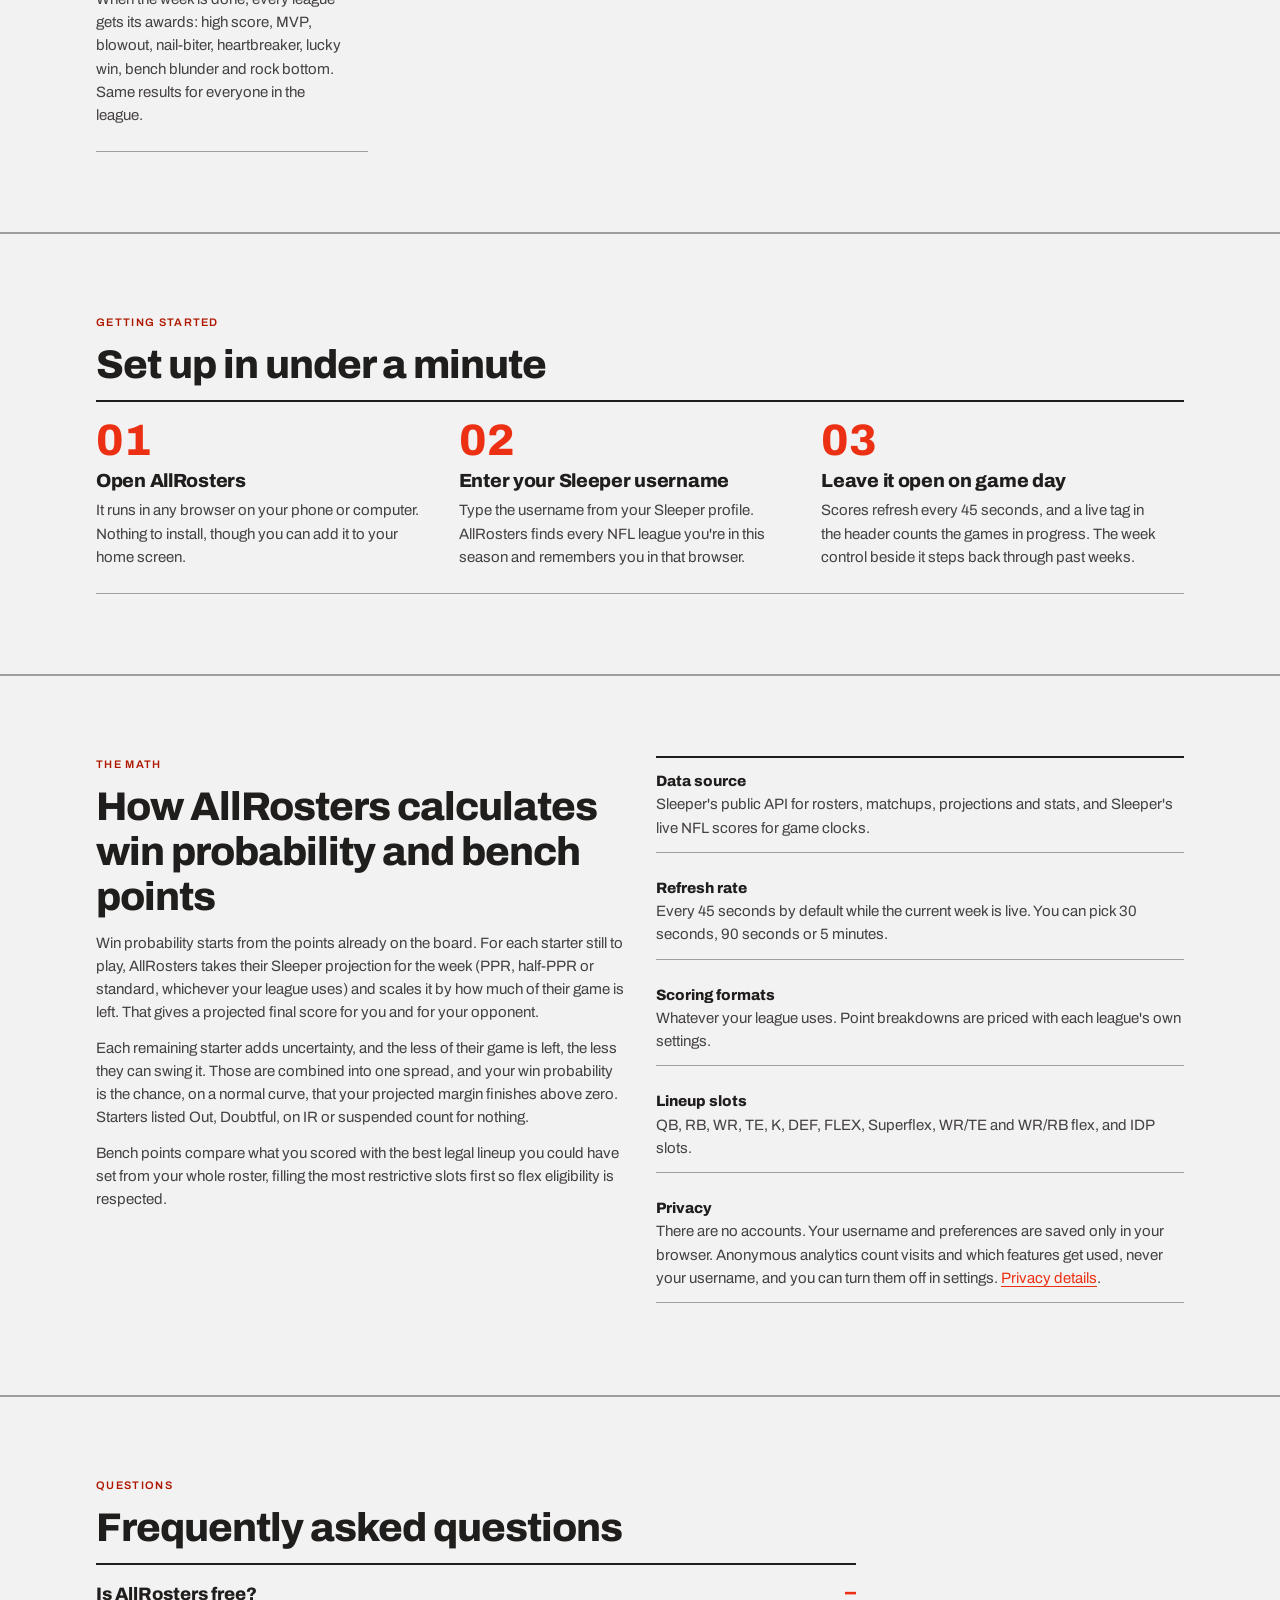
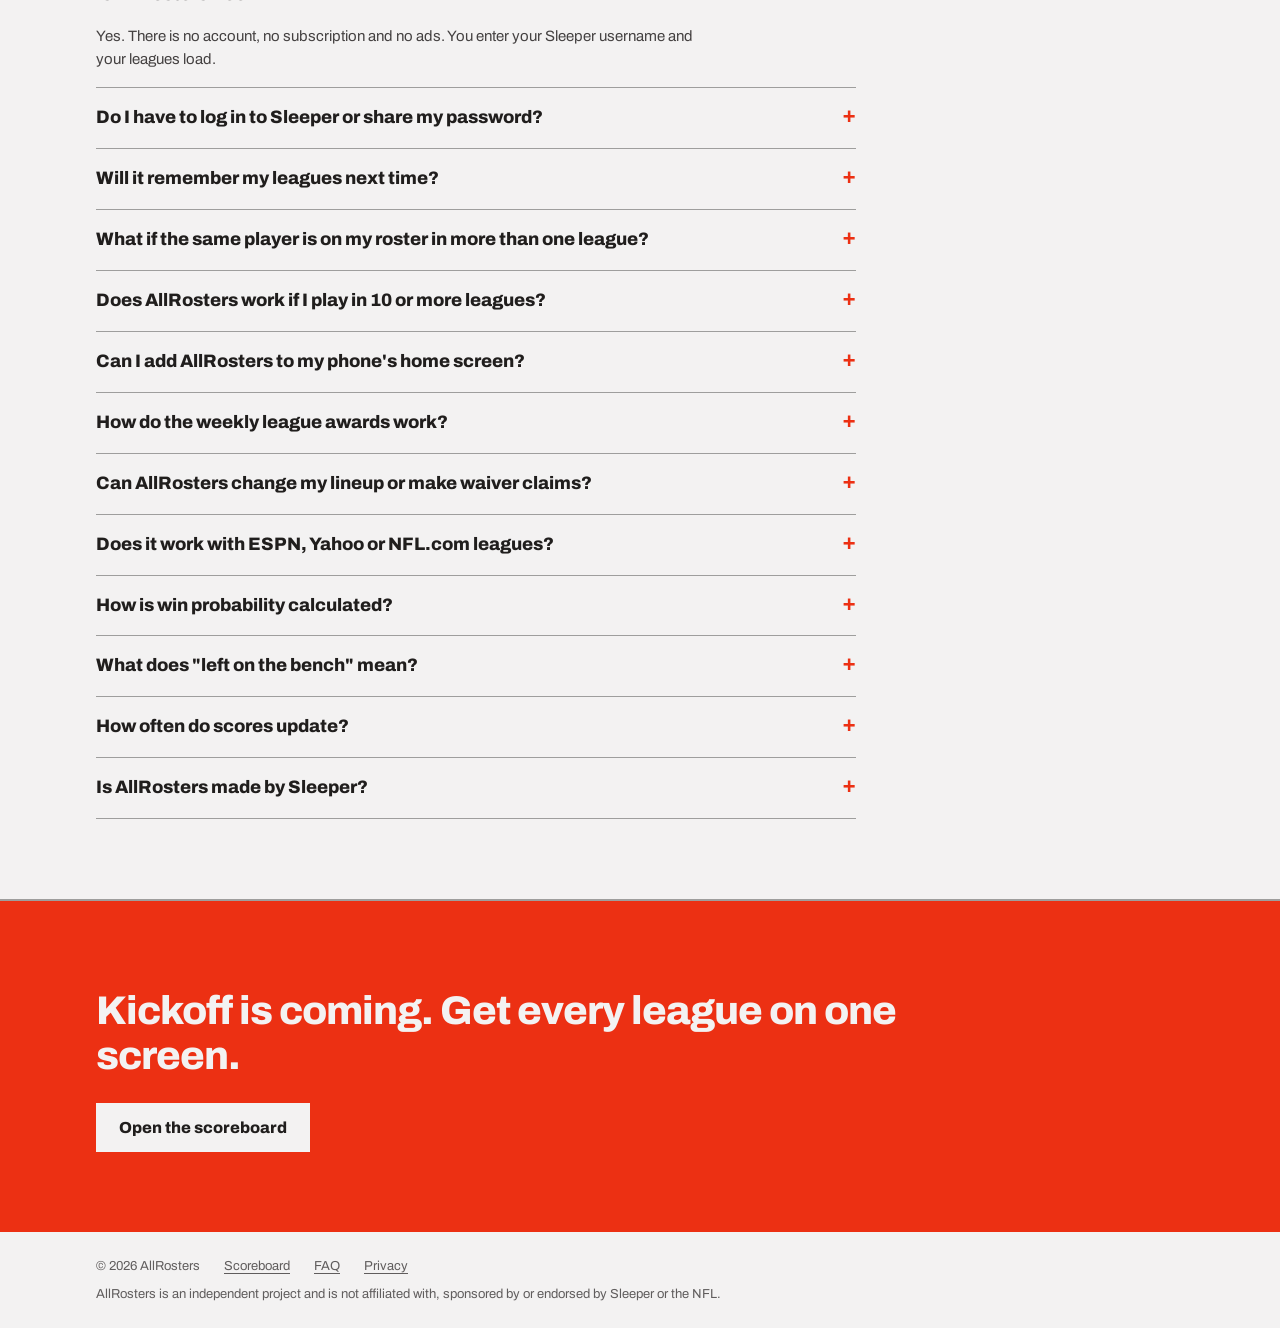
==== commit cc685280: "Hand out weekly league awards when the week is done When every game of the viewed week is final, the" ====
--- a/index.html
+++ b/index.html
@@ -98,6 +98,7 @@
         "Your starters currently on the field, and upcoming kickoffs for your starters",
         "Point-by-point scoring breakdowns using each league's settings",
         "League standings",
+        "Weekly league awards decided by final scores",
         "Compact view and league filtering for players in many leagues",
         "Lineup alerts for injured, bye-week and empty starters"
       ]
@@ -118,6 +119,8 @@
           "acceptedAnswer": { "@type": "Answer", "text": "Yes. With up to four leagues each one gets a card; past four, every league becomes a compact row with its score, win odds and status, under a count of how many you're up, down or tied in. Each league keeps its own color and short code, and settings let you hide mock drafts, best ball or leagues you've left so they aren't loaded." } },
         { "@type": "Question", "name": "Can I add AllRosters to my phone's home screen?",
           "acceptedAnswer": { "@type": "Answer", "text": "Yes. On iPhone or iPad, open the scoreboard in Safari, tap the Share button, then Add to Home Screen. On Android, Chrome offers to install it, or use the browser menu's Add to Home screen. It then opens full screen from its own icon, straight to your leagues, and the scoreboard shows these steps too." } },
+        { "@type": "Question", "name": "How do the weekly league awards work?",
+          "acceptedAnswer": { "@type": "Answer", "text": "Once every game of the week is final, AllRosters hands out the same eight awards in each of your leagues: high score, MVP (the top-scoring starter), blowout, nail-biter, heartbreaker (the highest score in a loss), lucky win (the lowest score in a win), bench blunder (the most points left on a bench) and rock bottom. They come only from the league's final scores, so everyone in the league sees the same winners. NFL stat corrections can still change them until midweek." } },
         { "@type": "Question", "name": "Can AllRosters change my lineup or make waiver claims?",
           "acceptedAnswer": { "@type": "Answer", "text": "No. Sleeper's public API is read-only, so AllRosters can only show your leagues. Lineup changes, trades and waivers still happen in the Sleeper app." } },
         { "@type": "Question", "name": "Does it work with ESPN, Yahoo or NFL.com leagues?",
@@ -358,6 +361,7 @@
         <div><p class="lb">06</p><h3>On the field now, and up next</h3><p>Every starter of yours in a live game in one list, with the clock and game score, followed by the next kickoffs that involve your starters.</p></div>
         <div><p class="lb">07</p><h3>Scoring broken down</h3><p>Tap any player and they come forward with each stat and what it was worth, priced with that league's own scoring settings, against their projection.</p></div>
         <div><p class="lb">08</p><h3>Lineup alerts</h3><p>Injured, inactive and bye-week starters and empty slots, flagged before kickoff, with the bench players who could replace them.</p></div>
+        <div><p class="lb">09</p><h3>Weekly league awards</h3><p>When the week is done, every league gets its awards: high score, MVP, blowout, nail-biter, heartbreaker, lucky win, bench blunder and rock bottom. Same results for everyone in the league.</p></div>
       </div>
     </div>
   </section>
@@ -409,6 +413,7 @@
         <details><summary>What if the same player is on my roster in more than one league?</summary><p>Each league gets its own color and letter. Beside a player's name, a solid letter marks every other league where that player is yours, and an outlined letter marks a league where they're starting against you. On the home screen, upcoming kickoffs list your starters with the same letters.</p></details>
         <details><summary>Does AllRosters work if I play in 10 or more leagues?</summary><p>Yes. With up to four leagues each one gets a card; past four, every league becomes a compact row with its score, win odds and status, under a count of how many you're up, down or tied in. Each league keeps its own color and short code, and settings let you hide mock drafts, best ball or leagues you've left so they aren't loaded.</p></details>
         <details><summary>Can I add AllRosters to my phone's home screen?</summary><p>Yes. On iPhone or iPad, open the scoreboard in Safari, tap the Share button, then Add to Home Screen. On Android, Chrome offers to install it, or use the browser menu's Add to Home screen. It then opens full screen from its own icon, straight to your leagues, and the scoreboard shows these steps too.</p></details>
+        <details><summary>How do the weekly league awards work?</summary><p>Once every game of the week is final, AllRosters hands out the same eight awards in each of your leagues: high score, MVP (the top-scoring starter), blowout, nail-biter, heartbreaker (the highest score in a loss), lucky win (the lowest score in a win), bench blunder (the most points left on a bench) and rock bottom. They come only from the league's final scores, so everyone in the league sees the same winners. NFL stat corrections can still change them until midweek.</p></details>
         <details><summary>Can AllRosters change my lineup or make waiver claims?</summary><p>No. Sleeper's public API is read-only, so AllRosters can only show your leagues. Lineup changes, trades and waivers still happen in the Sleeper app.</p></details>
         <details><summary>Does it work with ESPN, Yahoo or NFL.com leagues?</summary><p>Not today. AllRosters works with Sleeper NFL leagues only.</p></details>
         <details><summary>How is win probability calculated?</summary><p>For each starter still to play, AllRosters takes their projection and scales it by the share of their game left. Adding that to the points already scored gives a projected final for both teams. The uncertainty of each remaining starter is combined, and the chance your projected margin stays above zero on a normal curve is your win probability. Injured and inactive players count for nothing.</p></details>
